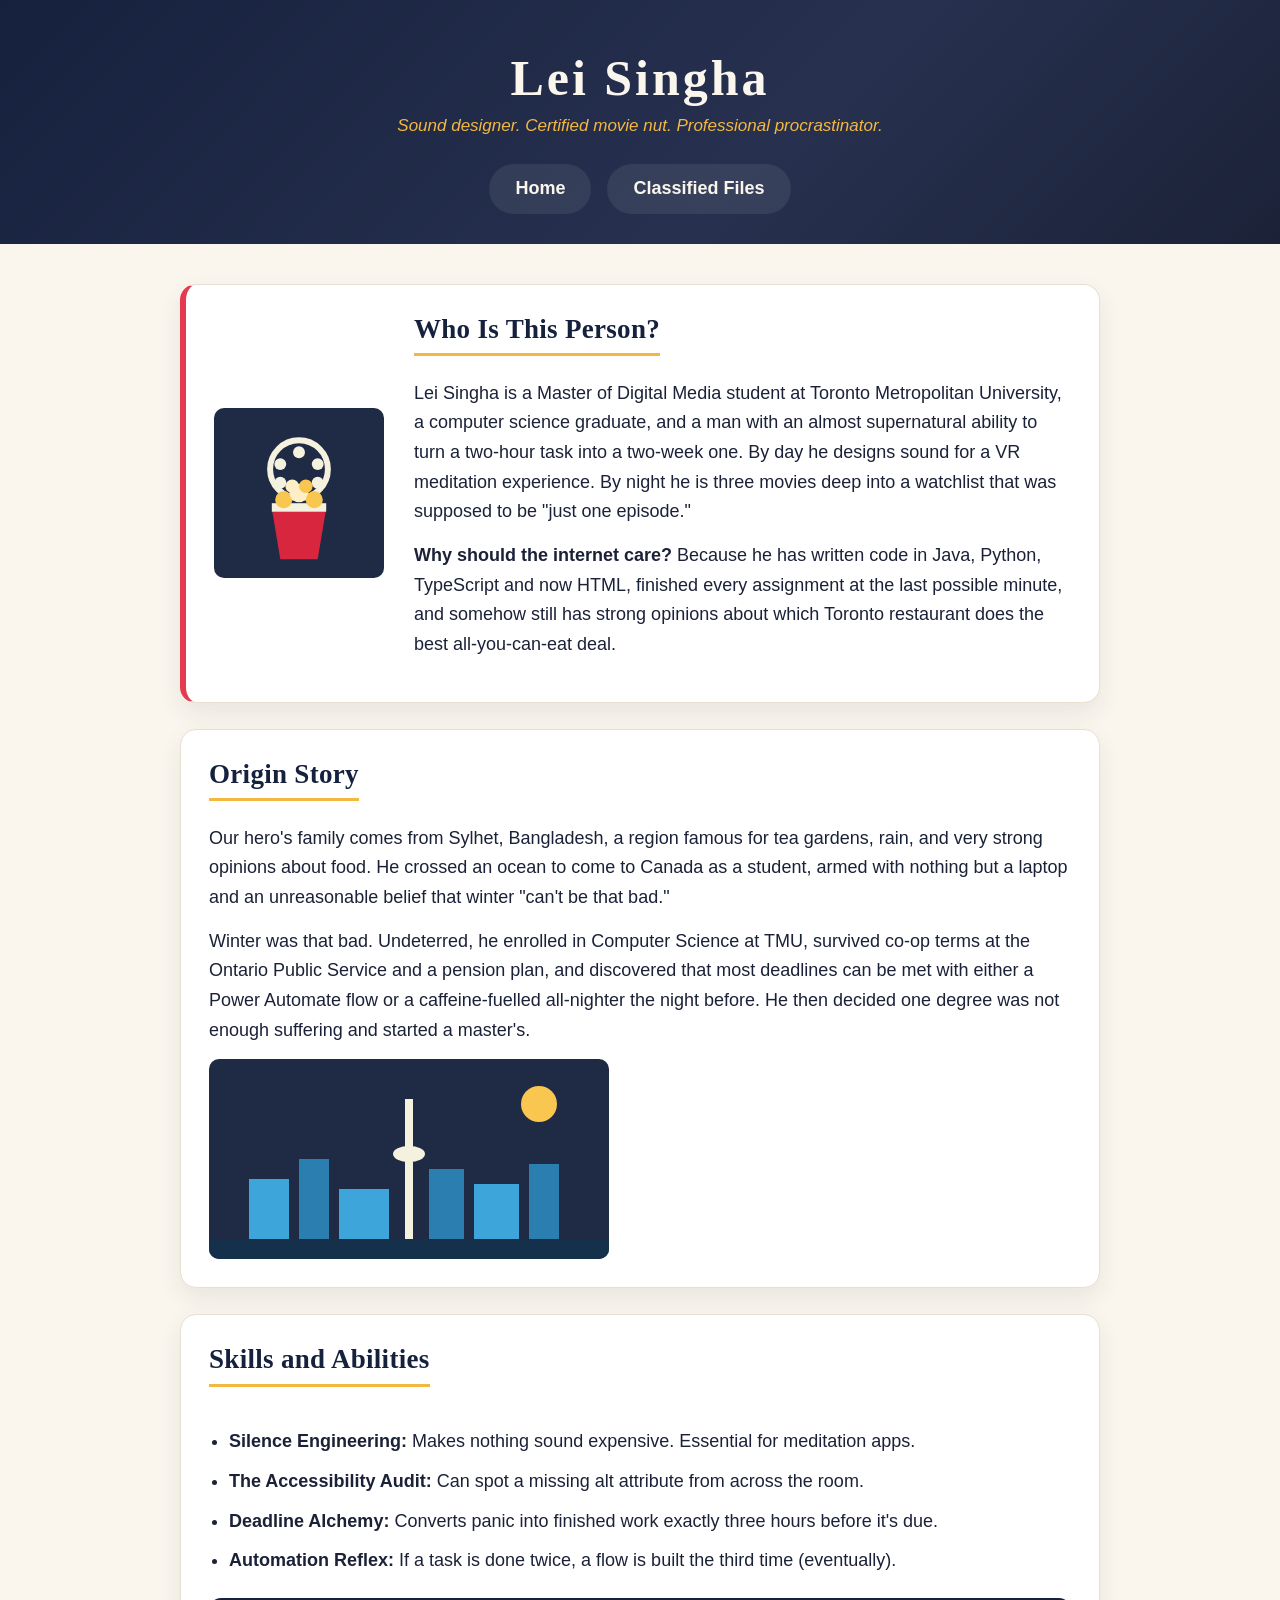
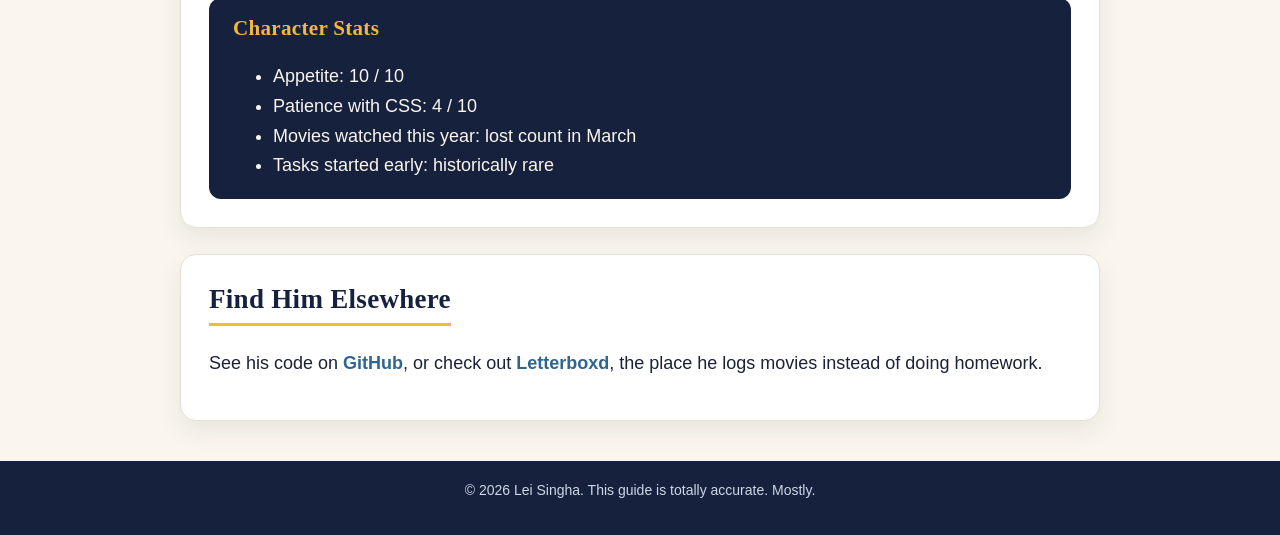
==== index.html @ 16e986c0 "Swap boxing content for big eater / procrastinator / movie nut, redesign CSS" ====
<!DOCTYPE html>
<html lang="en">
<head>
  <meta charset="UTF-8">
  <meta name="viewport" content="width=device-width, initial-scale=1.0">
  <title>Totally Accurate Guide to Lei</title>
  <link rel="stylesheet" href="style.css">
</head>
<body>

  <header id="site-header">
    <h1>Lei Singha</h1>
    <p class="tagline">Sound designer. Certified movie nut. Professional procrastinator.</p>
    <nav id="main-nav">
      <ul>
        <li><a href="index.html">Home</a></li>
        <li><a href="classified.html">Classified Files</a></li>
      </ul>
    </nav>
  </header>

  <main>

    <section id="intro" class="card profile-card">
      <img src="images/popcorn.svg" alt="Illustration of a red popcorn bucket and a film reel on a dark blue background">
      <div class="profile-text">
        <h2>Who Is This Person?</h2>
        <p>
          Lei Singha is a Master of Digital Media student at Toronto Metropolitan University,
          a computer science graduate, and a man with an almost supernatural ability to turn a
          two-hour task into a two-week one. By day he designs sound for a VR meditation
          experience. By night he is three movies deep into a watchlist that was supposed to be
          "just one episode."
        </p>
        <p>
          <strong>Why should the internet care?</strong> Because he has written code in Java,
          Python, TypeScript and now HTML, finished every assignment at the last possible
          minute, and somehow still has strong opinions about which Toronto restaurant does
          the best all-you-can-eat deal.
        </p>
      </div>
    </section>

    <section id="origin" class="card">
      <h2>Origin Story</h2>
      <p>
        Our hero's family comes from Sylhet, Bangladesh, a region famous for tea gardens,
        rain, and very strong opinions about food. He crossed an ocean to come to Canada as a
        student, armed with nothing but a laptop and an unreasonable belief that winter
        "can't be that bad."
      </p>
      <p>
        Winter was that bad. Undeterred, he enrolled in Computer Science at TMU, survived
        co-op terms at the Ontario Public Service and a pension plan, and discovered that
        most deadlines can be met with either a Power Automate flow or a caffeine-fuelled
        all-nighter the night before. He then decided one degree was not enough suffering and
        started a master's.
      </p>
      <img src="images/skyline.svg" alt="Illustration of the Toronto skyline at dusk with a tall tower in the middle">
    </section>

    <section id="skills" class="card">
      <h2>Skills and Abilities</h2>
      <ul class="skill-list">
        <li class="skill"><strong>Silence Engineering:</strong> Makes nothing sound expensive. Essential for meditation apps.</li>
        <li class="skill"><strong>The Accessibility Audit:</strong> Can spot a missing alt attribute from across the room.</li>
        <li class="skill"><strong>Deadline Alchemy:</strong> Converts panic into finished work exactly three hours before it's due.</li>
        <li class="skill"><strong>Automation Reflex:</strong> If a task is done twice, a flow is built the third time (eventually).</li>
      </ul>

      <div id="stats" class="stat-panel">
        <h3>Character Stats</h3>
        <ul>
          <li>Appetite: 10 / 10</li>
          <li>Patience with CSS: 4 / 10</li>
          <li>Movies watched this year: lost count in March</li>
          <li>Tasks started early: historically rare</li>
        </ul>
      </div>
    </section>

    <section id="links" class="card">
      <h2>Find Him Elsewhere</h2>
      <p>
        See his code on <a href="https://github.com/leisingha" target="_blank">GitHub</a>,
        or check out <a href="https://letterboxd.com" target="_blank">Letterboxd</a>, the
        place he logs movies instead of doing homework.
      </p>
    </section>

  </main>

  <footer>
    <p>&copy; 2026 Lei Singha. This guide is totally accurate. Mostly.</p>
  </footer>

</body>
</html>
---- style.css ----
/* =========================================================
   TAG-Me Extreme Makeover - style.css
   Shared stylesheet for index.html and classified.html
   ========================================================= */


/* ---------- 1. Element selectors: base look ---------- */

* {
  box-sizing: border-box; /* padding and border count inside the width */
}

html {
  scroll-behavior: smooth;
}

body {
  margin: 0;
  background-color: #faf6ee;    /* soft cream */
  color: #1b2238;                /* near-black navy text */
  font-family: "Segoe UI", Arial, Helvetica, sans-serif;
  font-size: 18px;
  line-height: 1.65;
}

h1,
h2,
h3 {
  font-family: Georgia, "Times New Roman", serif;
  line-height: 1.2;
  letter-spacing: 0.3px;
}

h2 {
  color: #16213e;
  margin-top: 0;
  padding-bottom: 8px;
  border-bottom: 3px solid #f4b740;
  display: inline-block;
}

h3 {
  color: #2f6690;
}

p {
  margin: 0 0 14px 0;
}

a {
  color: #2f6690;
  font-weight: bold;
  text-decoration: none;
  border-bottom: 2px solid transparent;
  transition: border-color 0.2s ease, color 0.2s ease;
}

a:hover {
  color: #e63950;
  border-bottom-color: #e63950;
}

img {
  max-width: 100%;
  height: auto;
  border-radius: 10px;
  display: block;
}


/* ---------- 2. ID selectors: header and navigation ---------- */

#site-header {
  background: linear-gradient(135deg, #16213e 0%, #27314f 60%, #1b2238 100%);
  color: #faf6ee;
  text-align: center;
  padding: 48px 20px 18px 20px;
}

#site-header h1 {
  margin: 0;
  font-size: 50px;
  letter-spacing: 3px;
}

/* Flexbox layout #1: the navigation bar */
#main-nav ul {
  display: flex;
  justify-content: center;
  gap: 16px;
  list-style: none;
  padding: 0;
  margin: 24px 0 12px 0;
}

#main-nav a {
  display: block;
  color: #faf6ee;
  font-weight: 600;
  border: none;
  padding: 10px 26px;
  border-radius: 30px;
  background-color: rgba(250, 246, 238, 0.08);
  transition: background-color 0.2s ease, transform 0.15s ease;
}

#main-nav a:hover {
  background-color: #f4b740;
  color: #16213e;
  transform: translateY(-2px);
}


/* ---------- 3. Page layout ---------- */

main {
  width: 90%;
  max-width: 920px;
  margin: 40px auto;
}

footer {
  background-color: #16213e;
  color: #cfd6e6;
  text-align: center;
  padding: 18px;
  font-size: 14px;
  margin-top: 20px;
}


/* ---------- 4. Reusable classes ---------- */

.tagline {
  font-style: italic;
  color: #f4b740;
  margin: 4px 0 0 0;
  font-size: 17px;
}

/* .card is the reusable container used for every section and fact box */
.card {
  background-color: #ffffff;
  border: 1px solid #e7e0d2;
  border-radius: 16px;
  padding: 28px;
  margin-bottom: 26px;
  box-shadow: 0 10px 24px rgba(27, 34, 56, 0.08);
  transition: box-shadow 0.2s ease;
}

.card:hover {
  box-shadow: 0 14px 30px rgba(27, 34, 56, 0.13);
}

/* Flexbox layout #2: profile card (image beside text) */
.profile-card {
  display: flex;
  align-items: center;
  gap: 30px;
  border-left: 6px solid #e63950;
}

.profile-card img {
  width: 170px;
  flex-shrink: 0;
}

/* Character stats panel */
.stat-panel {
  background-color: #16213e;
  color: #faf6ee;
  border-radius: 12px;
  padding: 18px 24px;
  margin-top: 22px;
}

.stat-panel h3 {
  color: #f4b740;
  margin-top: 0;
}

.stat-panel ul {
  margin-bottom: 0;
}

.skill-list {
  padding-left: 20px;
}

.skill {
  margin-bottom: 10px;
}

/* Flexbox layout #3: row of fun fact cards */
.fact-row {
  display: flex;
  gap: 20px;
}

.fact {
  flex: 1;
  margin-bottom: 0;
  background-color: #eef4f8;
  border: none;
  border-top: 5px solid #2f6690;
  text-align: left;
}

.fact h3 {
  margin-top: 0;
}

/* Weakness box: image beside text, with a warning accent */
.warning-box {
  display: flex;
  align-items: center;
  gap: 30px;
  background-color: #fdf0e8;
  border-left: 6px solid #e63950;
}

.warning-box h2 {
  border-bottom-color: #e63950;
}

.warning-box img {
  width: 150px;
  flex-shrink: 0;
}


/* ---------- 5. Responsive design ---------- */

/* Tablet: tighten spacing a little */
@media (max-width: 900px) {
  main {
    width: 94%;
  }

  .card {
    padding: 22px;
  }
}

/* Phone: stack everything */
@media (max-width: 600px) {

  body {
    font-size: 16px;
  }

  #site-header {
    padding: 36px 16px 14px 16px;
  }

  #site-header h1 {
    font-size: 32px;
    letter-spacing: 1px;
  }

  /* stack nav links on top of each other */
  #main-nav ul {
    flex-direction: column;
    gap: 10px;
  }

  /* stack image above text, and stack the fact cards */
  .profile-card,
  .warning-box,
  .fact-row {
    flex-direction: column;
    text-align: center;
  }

  .profile-card img,
  .warning-box img {
    width: 130px;
    margin: 0 auto;
  }

  .fact {
    margin-bottom: 14px;
    border-top: none;
    border-left: 5px solid #2f6690;
    text-align: left;
  }

  .card {
    padding: 18px;
    border-radius: 12px;
  }
}
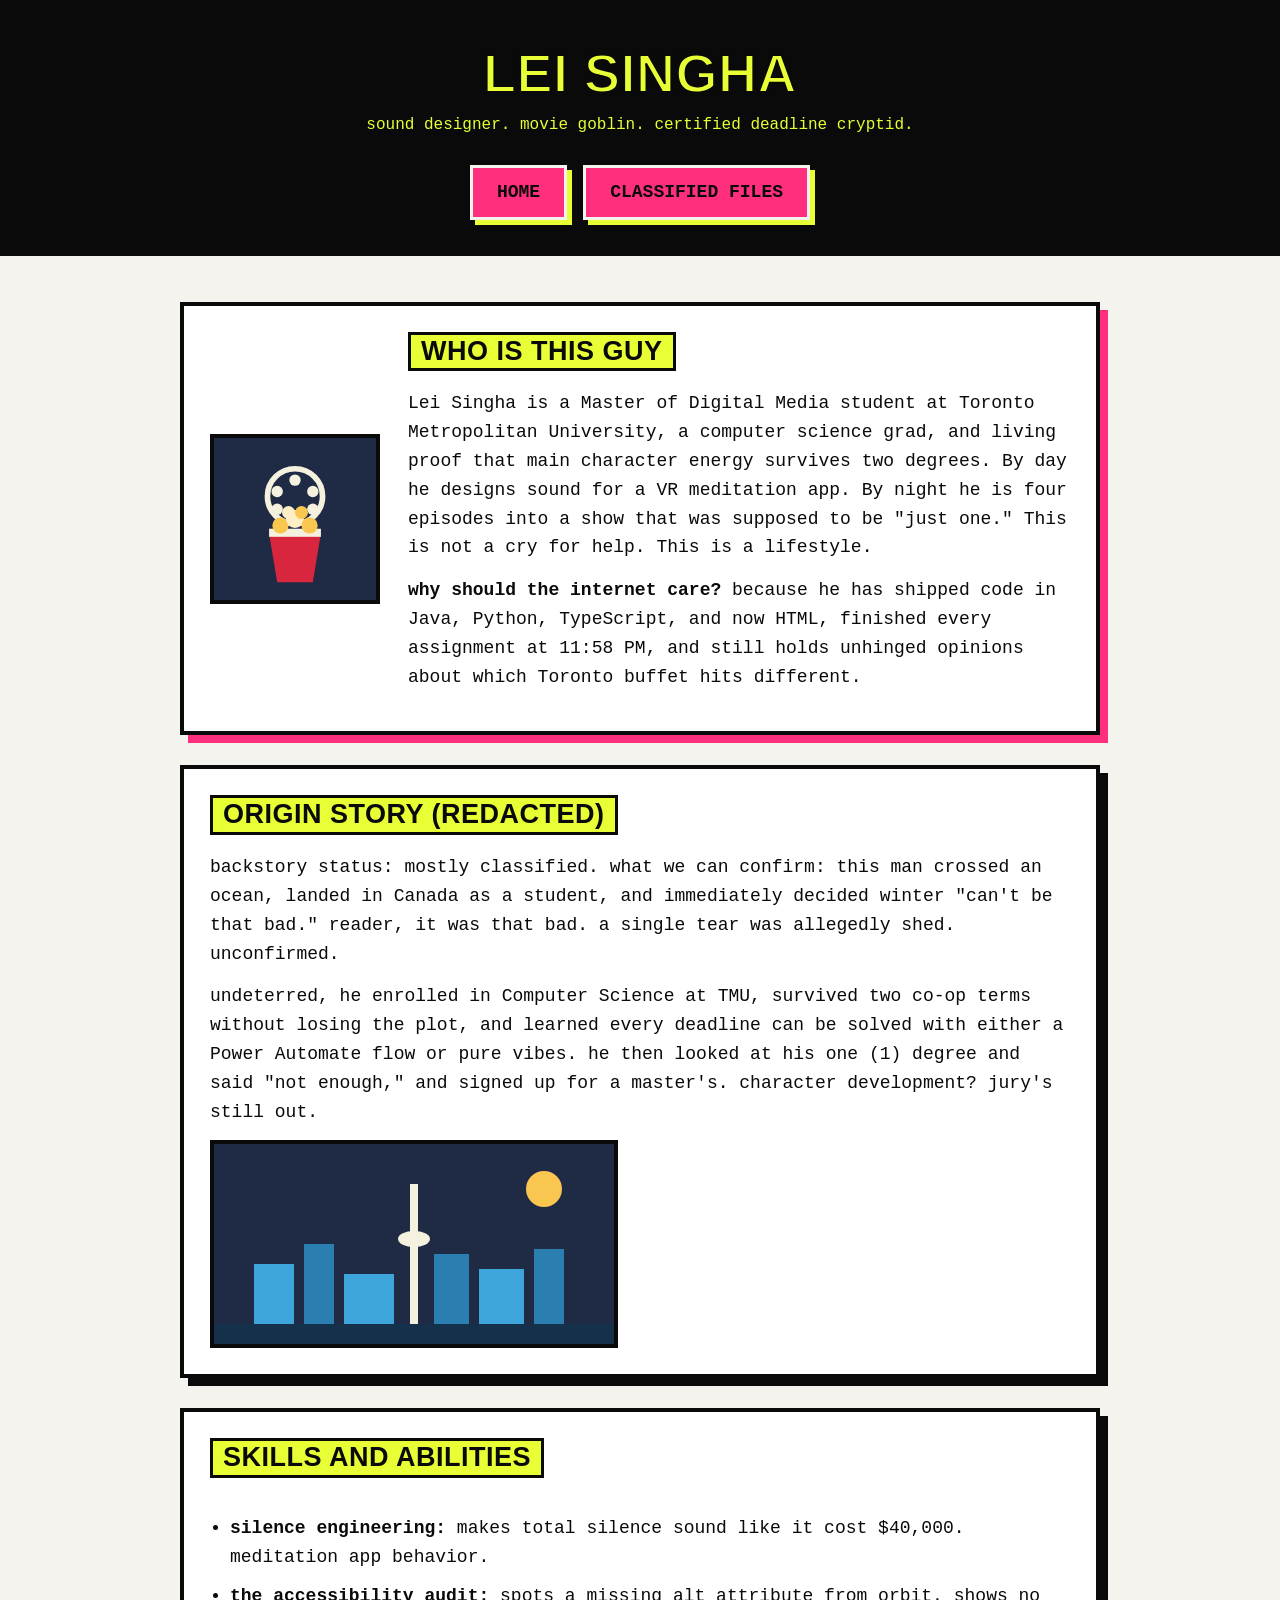
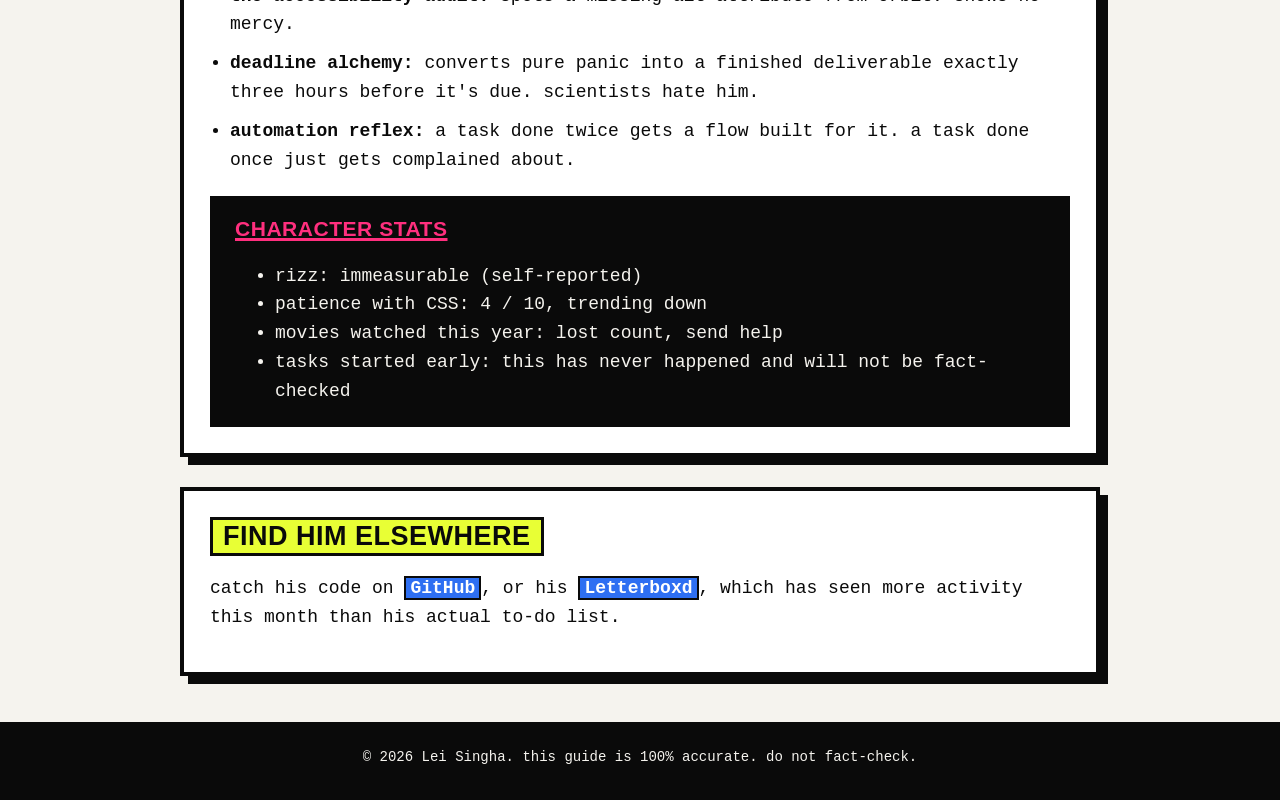
==== commit d8a90e64: "Cut Sylhet/Bangladesh bit, satire/TikTok voice rewrite, neo-brutalist redesign" ====
--- a/index.html
+++ b/index.html
@@ -10,11 +10,11 @@
 
   <header id="site-header">
     <h1>Lei Singha</h1>
-    <p class="tagline">Sound designer. Certified movie nut. Professional procrastinator.</p>
+    <p class="tagline">sound designer. movie goblin. certified deadline cryptid.</p>
     <nav id="main-nav">
       <ul>
-        <li><a href="index.html">Home</a></li>
-        <li><a href="classified.html">Classified Files</a></li>
+        <li><a href="index.html">home</a></li>
+        <li><a href="classified.html">classified files</a></li>
       </ul>
     </nav>
   </header>
@@ -24,74 +24,71 @@
     <section id="intro" class="card profile-card">
       <img src="images/popcorn.svg" alt="Illustration of a red popcorn bucket and a film reel on a dark blue background">
       <div class="profile-text">
-        <h2>Who Is This Person?</h2>
+        <h2>who is this guy</h2>
         <p>
           Lei Singha is a Master of Digital Media student at Toronto Metropolitan University,
-          a computer science graduate, and a man with an almost supernatural ability to turn a
-          two-hour task into a two-week one. By day he designs sound for a VR meditation
-          experience. By night he is three movies deep into a watchlist that was supposed to be
-          "just one episode."
+          a computer science grad, and living proof that main character energy survives two
+          degrees. By day he designs sound for a VR meditation app. By night he is four
+          episodes into a show that was supposed to be "just one." This is not a cry for
+          help. This is a lifestyle.
         </p>
         <p>
-          <strong>Why should the internet care?</strong> Because he has written code in Java,
-          Python, TypeScript and now HTML, finished every assignment at the last possible
-          minute, and somehow still has strong opinions about which Toronto restaurant does
-          the best all-you-can-eat deal.
+          <strong>why should the internet care?</strong> because he has shipped code in Java,
+          Python, TypeScript, and now HTML, finished every assignment at 11:58 PM, and still
+          holds unhinged opinions about which Toronto buffet hits different.
         </p>
       </div>
     </section>
 
     <section id="origin" class="card">
-      <h2>Origin Story</h2>
+      <h2>origin story (redacted)</h2>
       <p>
-        Our hero's family comes from Sylhet, Bangladesh, a region famous for tea gardens,
-        rain, and very strong opinions about food. He crossed an ocean to come to Canada as a
-        student, armed with nothing but a laptop and an unreasonable belief that winter
-        "can't be that bad."
+        backstory status: mostly classified. what we can confirm: this man crossed an ocean,
+        landed in Canada as a student, and immediately decided winter "can't be that bad."
+        reader, it was that bad. a single tear was allegedly shed. unconfirmed.
       </p>
       <p>
-        Winter was that bad. Undeterred, he enrolled in Computer Science at TMU, survived
-        co-op terms at the Ontario Public Service and a pension plan, and discovered that
-        most deadlines can be met with either a Power Automate flow or a caffeine-fuelled
-        all-nighter the night before. He then decided one degree was not enough suffering and
-        started a master's.
+        undeterred, he enrolled in Computer Science at TMU, survived two co-op terms without
+        losing the plot, and learned every deadline can be solved with either a Power
+        Automate flow or pure vibes. he then looked at his one (1) degree and said "not
+        enough," and signed up for a master's. character development? jury's still out.
       </p>
       <img src="images/skyline.svg" alt="Illustration of the Toronto skyline at dusk with a tall tower in the middle">
     </section>
 
     <section id="skills" class="card">
-      <h2>Skills and Abilities</h2>
+      <h2>skills and abilities</h2>
       <ul class="skill-list">
-        <li class="skill"><strong>Silence Engineering:</strong> Makes nothing sound expensive. Essential for meditation apps.</li>
-        <li class="skill"><strong>The Accessibility Audit:</strong> Can spot a missing alt attribute from across the room.</li>
-        <li class="skill"><strong>Deadline Alchemy:</strong> Converts panic into finished work exactly three hours before it's due.</li>
-        <li class="skill"><strong>Automation Reflex:</strong> If a task is done twice, a flow is built the third time (eventually).</li>
+        <li class="skill"><strong>silence engineering:</strong> makes total silence sound like it cost $40,000. meditation app behavior.</li>
+        <li class="skill"><strong>the accessibility audit:</strong> spots a missing alt attribute from orbit. shows no mercy.</li>
+        <li class="skill"><strong>deadline alchemy:</strong> converts pure panic into a finished deliverable exactly three hours before it's due. scientists hate him.</li>
+        <li class="skill"><strong>automation reflex:</strong> a task done twice gets a flow built for it. a task done once just gets complained about.</li>
       </ul>
 
       <div id="stats" class="stat-panel">
-        <h3>Character Stats</h3>
+        <h3>character stats</h3>
         <ul>
-          <li>Appetite: 10 / 10</li>
-          <li>Patience with CSS: 4 / 10</li>
-          <li>Movies watched this year: lost count in March</li>
-          <li>Tasks started early: historically rare</li>
+          <li>rizz: immeasurable (self-reported)</li>
+          <li>patience with CSS: 4 / 10, trending down</li>
+          <li>movies watched this year: lost count, send help</li>
+          <li>tasks started early: this has never happened and will not be fact-checked</li>
         </ul>
       </div>
     </section>
 
     <section id="links" class="card">
-      <h2>Find Him Elsewhere</h2>
+      <h2>find him elsewhere</h2>
       <p>
-        See his code on <a href="https://github.com/leisingha" target="_blank">GitHub</a>,
-        or check out <a href="https://letterboxd.com" target="_blank">Letterboxd</a>, the
-        place he logs movies instead of doing homework.
+        catch his code on <a href="https://github.com/leisingha" target="_blank">GitHub</a>,
+        or his <a href="https://letterboxd.com" target="_blank">Letterboxd</a>, which has
+        seen more activity this month than his actual to-do list.
       </p>
     </section>
 
   </main>
 
   <footer>
-    <p>&copy; 2026 Lei Singha. This guide is totally accurate. Mostly.</p>
+    <p>&copy; 2026 Lei Singha. this guide is 100% accurate. do not fact-check.</p>
   </footer>
 
 </body>
--- a/style.css
+++ b/style.css
@@ -1,6 +1,6 @@
 /* =========================================================
    TAG-Me Extreme Makeover - style.css
-   Shared stylesheet for index.html and classified.html
+   Neo-brutalist theme. Shared by index.html and classified.html
    ========================================================= */
 
 
@@ -10,37 +10,38 @@
   box-sizing: border-box; /* padding and border count inside the width */
 }
 
-html {
-  scroll-behavior: smooth;
-}
-
 body {
   margin: 0;
-  background-color: #faf6ee;    /* soft cream */
-  color: #1b2238;                /* near-black navy text */
-  font-family: "Segoe UI", Arial, Helvetica, sans-serif;
+  background-color: #f5f3ee;   /* raw off-white */
+  color: #0a0a0a;
+  font-family: "Courier New", Courier, monospace;
   font-size: 18px;
-  line-height: 1.65;
+  line-height: 1.6;
 }
 
 h1,
 h2,
 h3 {
-  font-family: Georgia, "Times New Roman", serif;
-  line-height: 1.2;
-  letter-spacing: 0.3px;
+  font-family: Arial, Helvetica, sans-serif;
+  font-weight: 900;
+  text-transform: uppercase;
+  line-height: 1.1;
+  letter-spacing: 0.5px;
+  margin-top: 0;
 }
 
 h2 {
-  color: #16213e;
-  margin-top: 0;
-  padding-bottom: 8px;
-  border-bottom: 3px solid #f4b740;
   display: inline-block;
+  background-color: #e8ff35;   /* acid yellow highlight */
+  padding: 2px 10px;
+  border: 3px solid #0a0a0a;
+  margin-bottom: 18px;
 }
 
 h3 {
-  color: #2f6690;
+  color: #0a0a0a;
+  text-decoration: underline;
+  text-decoration-thickness: 3px;
 }
 
 p {
@@ -48,22 +49,24 @@
 }
 
 a {
-  color: #2f6690;
+  color: #0a0a0a;
   font-weight: bold;
+  background-color: #2e6ff2;   /* electric blue */
+  color: #ffffff;
+  padding: 0 4px;
   text-decoration: none;
-  border-bottom: 2px solid transparent;
-  transition: border-color 0.2s ease, color 0.2s ease;
+  border: 2px solid #0a0a0a;
 }
 
 a:hover {
-  color: #e63950;
-  border-bottom-color: #e63950;
+  background-color: #ff2f7e;   /* hot pink */
 }
 
 img {
   max-width: 100%;
   height: auto;
-  border-radius: 10px;
+  border: 4px solid #0a0a0a;
+  border-radius: 0;             /* brutalism = sharp corners, no soft edges */
   display: block;
 }
 
@@ -71,16 +74,18 @@
 /* ---------- 2. ID selectors: header and navigation ---------- */
 
 #site-header {
-  background: linear-gradient(135deg, #16213e 0%, #27314f 60%, #1b2238 100%);
-  color: #faf6ee;
+  background-color: #0a0a0a;
+  color: #f5f3ee;
   text-align: center;
-  padding: 48px 20px 18px 20px;
+  padding: 44px 20px 20px 20px;
+  border-bottom: 6px solid #0a0a0a;
 }
 
 #site-header h1 {
   margin: 0;
-  font-size: 50px;
-  letter-spacing: 3px;
+  font-size: 54px;
+  color: #e8ff35;
+  -webkit-text-stroke: 2px #0a0a0a;
 }
 
 /* Flexbox layout #1: the navigation bar */
@@ -90,24 +95,27 @@
   gap: 16px;
   list-style: none;
   padding: 0;
-  margin: 24px 0 12px 0;
+  margin: 26px 0 10px 0;
 }
 
 #main-nav a {
   display: block;
-  color: #faf6ee;
-  font-weight: 600;
-  border: none;
-  padding: 10px 26px;
-  border-radius: 30px;
-  background-color: rgba(250, 246, 238, 0.08);
-  transition: background-color 0.2s ease, transform 0.15s ease;
+  background-color: #ff2f7e;
+  color: #0a0a0a;
+  font-weight: 900;
+  text-transform: uppercase;
+  border: 3px solid #f5f3ee;
+  border-radius: 0;
+  padding: 10px 24px;
+  box-shadow: 5px 5px 0 #e8ff35;
+  transition: transform 0.1s ease, box-shadow 0.1s ease;
 }
 
 #main-nav a:hover {
-  background-color: #f4b740;
-  color: #16213e;
-  transform: translateY(-2px);
+  background-color: #2e6ff2;
+  color: #ffffff;
+  transform: translate(3px, 3px);
+  box-shadow: 2px 2px 0 #e8ff35;
 }
 
 
@@ -116,49 +124,44 @@
 main {
   width: 90%;
   max-width: 920px;
-  margin: 40px auto;
+  margin: 46px auto;
 }
 
 footer {
-  background-color: #16213e;
-  color: #cfd6e6;
+  background-color: #0a0a0a;
+  color: #f5f3ee;
   text-align: center;
   padding: 18px;
   font-size: 14px;
-  margin-top: 20px;
+  border-top: 6px solid #0a0a0a;
 }
 
 
 /* ---------- 4. Reusable classes ---------- */
 
 .tagline {
-  font-style: italic;
-  color: #f4b740;
-  margin: 4px 0 0 0;
-  font-size: 17px;
+  font-family: "Courier New", Courier, monospace;
+  color: #e8ff35;
+  margin: 10px 0 0 0;
+  font-size: 16px;
 }
 
 /* .card is the reusable container used for every section and fact box */
 .card {
   background-color: #ffffff;
-  border: 1px solid #e7e0d2;
-  border-radius: 16px;
-  padding: 28px;
-  margin-bottom: 26px;
-  box-shadow: 0 10px 24px rgba(27, 34, 56, 0.08);
-  transition: box-shadow 0.2s ease;
-}
-
-.card:hover {
-  box-shadow: 0 14px 30px rgba(27, 34, 56, 0.13);
+  border: 4px solid #0a0a0a;
+  border-radius: 0;
+  padding: 26px;
+  margin-bottom: 30px;
+  box-shadow: 8px 8px 0 #0a0a0a;
 }
 
 /* Flexbox layout #2: profile card (image beside text) */
 .profile-card {
   display: flex;
   align-items: center;
-  gap: 30px;
-  border-left: 6px solid #e63950;
+  gap: 28px;
+  box-shadow: 8px 8px 0 #ff2f7e;
 }
 
 .profile-card img {
@@ -168,19 +171,20 @@
 
 /* Character stats panel */
 .stat-panel {
-  background-color: #16213e;
-  color: #faf6ee;
-  border-radius: 12px;
-  padding: 18px 24px;
+  background-color: #0a0a0a;
+  color: #e8ff35;
+  border: 3px solid #0a0a0a;
+  padding: 18px 22px;
   margin-top: 22px;
 }
 
 .stat-panel h3 {
-  color: #f4b740;
-  margin-top: 0;
+  color: #ff2f7e;
+  text-decoration-color: #ff2f7e;
 }
 
 .stat-panel ul {
+  color: #f5f3ee;
   margin-bottom: 0;
 }
 
@@ -201,27 +205,32 @@
 .fact {
   flex: 1;
   margin-bottom: 0;
-  background-color: #eef4f8;
-  border: none;
-  border-top: 5px solid #2f6690;
+  background-color: #e8ff35;
+  box-shadow: 6px 6px 0 #0a0a0a;
   text-align: left;
 }
 
-.fact h3 {
-  margin-top: 0;
+/* alternate accent colours on the fact cards using structural selectors */
+.fact:nth-child(2) {
+  background-color: #2e6ff2;
+  color: #ffffff;
+}
+
+.fact:nth-child(2) h3 {
+  color: #ffffff;
+}
+
+.fact:nth-child(3) {
+  background-color: #ff2f7e;
 }
 
 /* Weakness box: image beside text, with a warning accent */
 .warning-box {
   display: flex;
   align-items: center;
-  gap: 30px;
-  background-color: #fdf0e8;
-  border-left: 6px solid #e63950;
-}
-
-.warning-box h2 {
-  border-bottom-color: #e63950;
+  gap: 28px;
+  background-color: #e8ff35;
+  box-shadow: 8px 8px 0 #2e6ff2;
 }
 
 .warning-box img {
@@ -232,14 +241,15 @@
 
 /* ---------- 5. Responsive design ---------- */
 
-/* Tablet: tighten spacing a little */
+/* Tablet: tighten spacing and shadows */
 @media (max-width: 900px) {
   main {
     width: 94%;
   }
 
   .card {
-    padding: 22px;
+    padding: 20px;
+    box-shadow: 6px 6px 0 #0a0a0a;
   }
 }
 
@@ -251,12 +261,11 @@
   }
 
   #site-header {
-    padding: 36px 16px 14px 16px;
+    padding: 32px 14px 16px 14px;
   }
 
   #site-header h1 {
-    font-size: 32px;
-    letter-spacing: 1px;
+    font-size: 34px;
   }
 
   /* stack nav links on top of each other */
@@ -280,14 +289,12 @@
   }
 
   .fact {
-    margin-bottom: 14px;
-    border-top: none;
-    border-left: 5px solid #2f6690;
+    margin-bottom: 16px;
     text-align: left;
   }
 
   .card {
     padding: 18px;
-    border-radius: 12px;
-  }
-}
+    box-shadow: 5px 5px 0 #0a0a0a;
+  }
+}
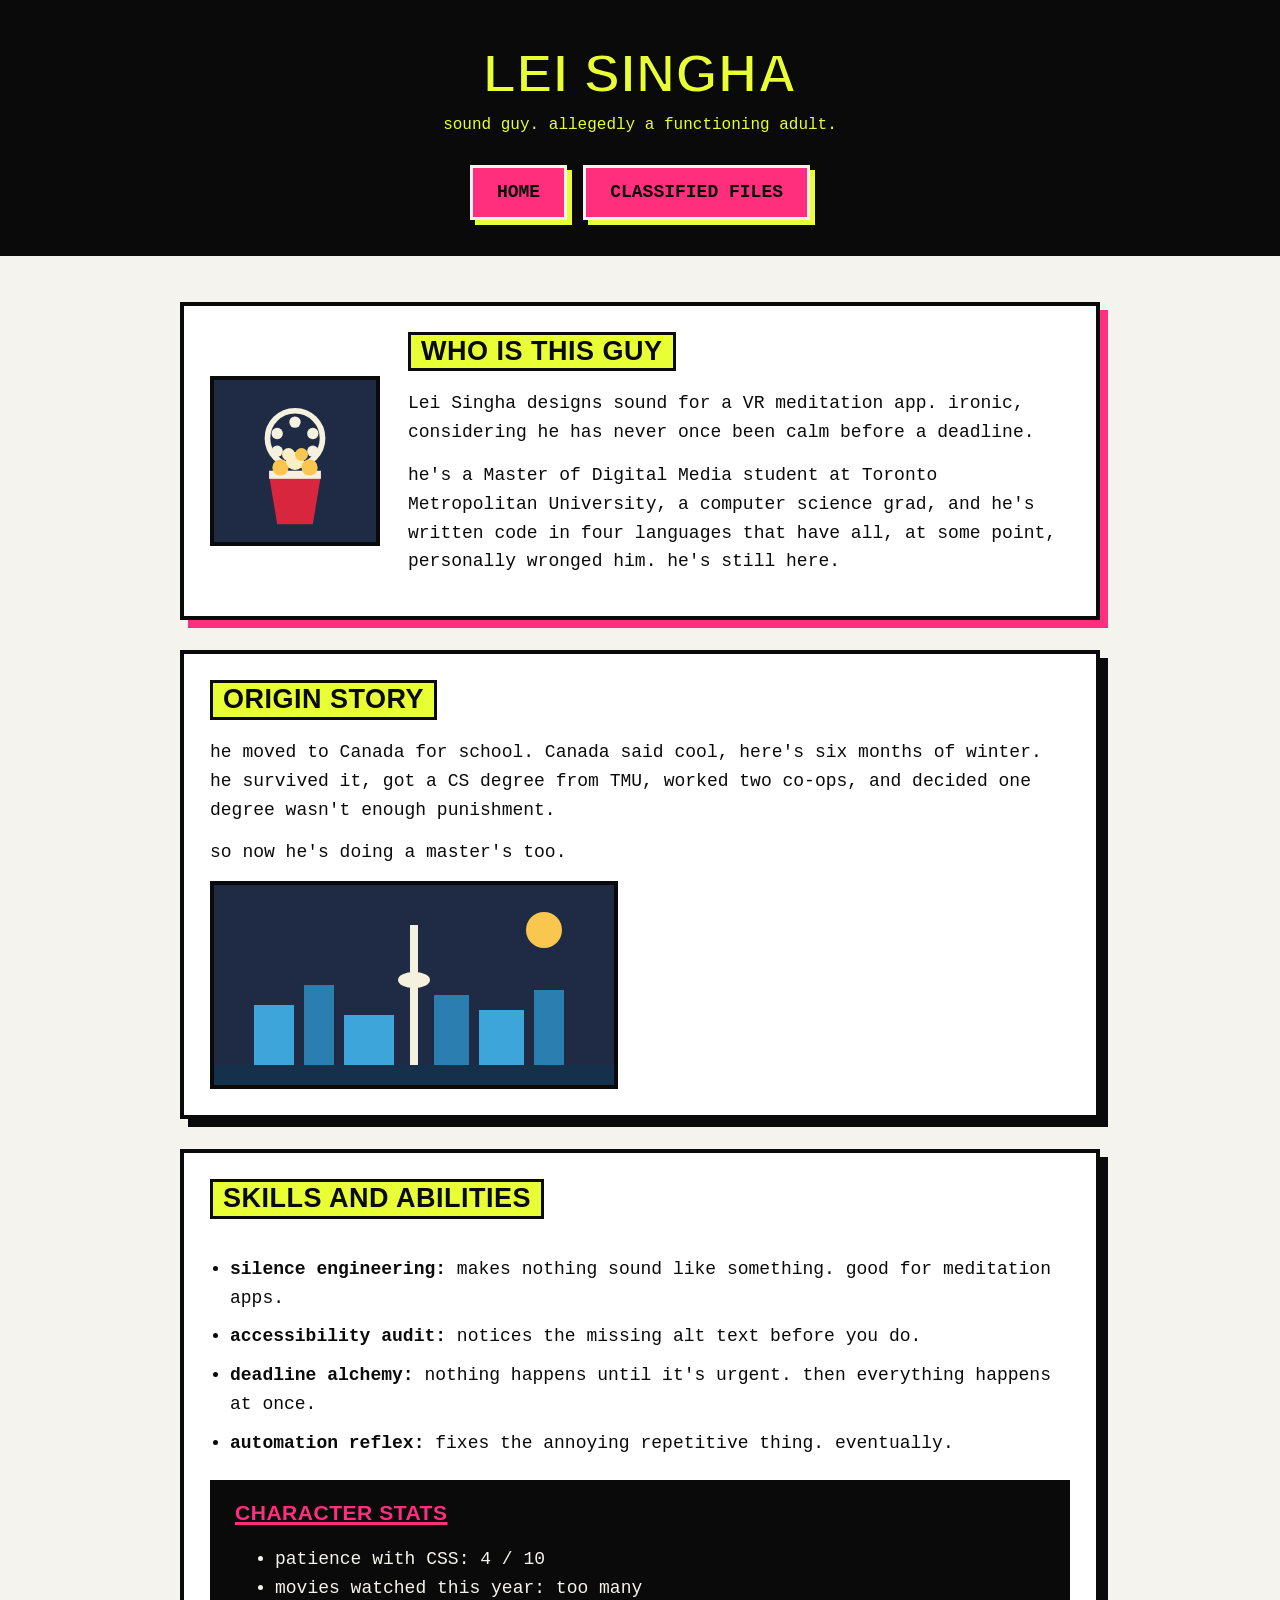
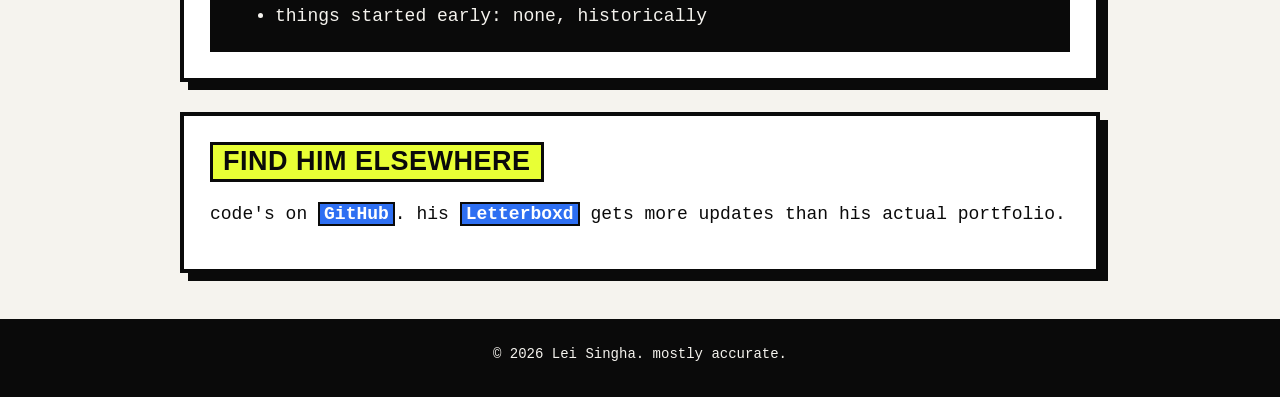
==== commit a318f3ee: "Trim the copy, cut the slang, keep it short" ====
--- a/index.html
+++ b/index.html
@@ -10,7 +10,7 @@
 
   <header id="site-header">
     <h1>Lei Singha</h1>
-    <p class="tagline">sound designer. movie goblin. certified deadline cryptid.</p>
+    <p class="tagline">sound guy. allegedly a functioning adult.</p>
     <nav id="main-nav">
       <ul>
         <li><a href="index.html">home</a></li>
@@ -26,32 +26,26 @@
       <div class="profile-text">
         <h2>who is this guy</h2>
         <p>
-          Lei Singha is a Master of Digital Media student at Toronto Metropolitan University,
-          a computer science grad, and living proof that main character energy survives two
-          degrees. By day he designs sound for a VR meditation app. By night he is four
-          episodes into a show that was supposed to be "just one." This is not a cry for
-          help. This is a lifestyle.
+          Lei Singha designs sound for a VR meditation app. ironic, considering he has never
+          once been calm before a deadline.
         </p>
         <p>
-          <strong>why should the internet care?</strong> because he has shipped code in Java,
-          Python, TypeScript, and now HTML, finished every assignment at 11:58 PM, and still
-          holds unhinged opinions about which Toronto buffet hits different.
+          he's a Master of Digital Media student at Toronto Metropolitan University, a
+          computer science grad, and he's written code in four languages that have all, at
+          some point, personally wronged him. he's still here.
         </p>
       </div>
     </section>
 
     <section id="origin" class="card">
-      <h2>origin story (redacted)</h2>
+      <h2>origin story</h2>
       <p>
-        backstory status: mostly classified. what we can confirm: this man crossed an ocean,
-        landed in Canada as a student, and immediately decided winter "can't be that bad."
-        reader, it was that bad. a single tear was allegedly shed. unconfirmed.
+        he moved to Canada for school. Canada said cool, here's six months of winter. he
+        survived it, got a CS degree from TMU, worked two co-ops, and decided one degree
+        wasn't enough punishment.
       </p>
       <p>
-        undeterred, he enrolled in Computer Science at TMU, survived two co-op terms without
-        losing the plot, and learned every deadline can be solved with either a Power
-        Automate flow or pure vibes. he then looked at his one (1) degree and said "not
-        enough," and signed up for a master's. character development? jury's still out.
+        so now he's doing a master's too.
       </p>
       <img src="images/skyline.svg" alt="Illustration of the Toronto skyline at dusk with a tall tower in the middle">
     </section>
@@ -59,19 +53,18 @@
     <section id="skills" class="card">
       <h2>skills and abilities</h2>
       <ul class="skill-list">
-        <li class="skill"><strong>silence engineering:</strong> makes total silence sound like it cost $40,000. meditation app behavior.</li>
-        <li class="skill"><strong>the accessibility audit:</strong> spots a missing alt attribute from orbit. shows no mercy.</li>
-        <li class="skill"><strong>deadline alchemy:</strong> converts pure panic into a finished deliverable exactly three hours before it's due. scientists hate him.</li>
-        <li class="skill"><strong>automation reflex:</strong> a task done twice gets a flow built for it. a task done once just gets complained about.</li>
+        <li class="skill"><strong>silence engineering:</strong> makes nothing sound like something. good for meditation apps.</li>
+        <li class="skill"><strong>accessibility audit:</strong> notices the missing alt text before you do.</li>
+        <li class="skill"><strong>deadline alchemy:</strong> nothing happens until it's urgent. then everything happens at once.</li>
+        <li class="skill"><strong>automation reflex:</strong> fixes the annoying repetitive thing. eventually.</li>
       </ul>
 
       <div id="stats" class="stat-panel">
         <h3>character stats</h3>
         <ul>
-          <li>rizz: immeasurable (self-reported)</li>
-          <li>patience with CSS: 4 / 10, trending down</li>
-          <li>movies watched this year: lost count, send help</li>
-          <li>tasks started early: this has never happened and will not be fact-checked</li>
+          <li>patience with CSS: 4 / 10</li>
+          <li>movies watched this year: too many</li>
+          <li>things started early: none, historically</li>
         </ul>
       </div>
     </section>
@@ -79,16 +72,16 @@
     <section id="links" class="card">
       <h2>find him elsewhere</h2>
       <p>
-        catch his code on <a href="https://github.com/leisingha" target="_blank">GitHub</a>,
-        or his <a href="https://letterboxd.com" target="_blank">Letterboxd</a>, which has
-        seen more activity this month than his actual to-do list.
+        code's on <a href="https://github.com/leisingha" target="_blank">GitHub</a>. his
+        <a href="https://letterboxd.com" target="_blank">Letterboxd</a> gets more updates
+        than his actual portfolio.
       </p>
     </section>
 
   </main>
 
   <footer>
-    <p>&copy; 2026 Lei Singha. this guide is 100% accurate. do not fact-check.</p>
+    <p>&copy; 2026 Lei Singha. mostly accurate.</p>
   </footer>
 
 </body>
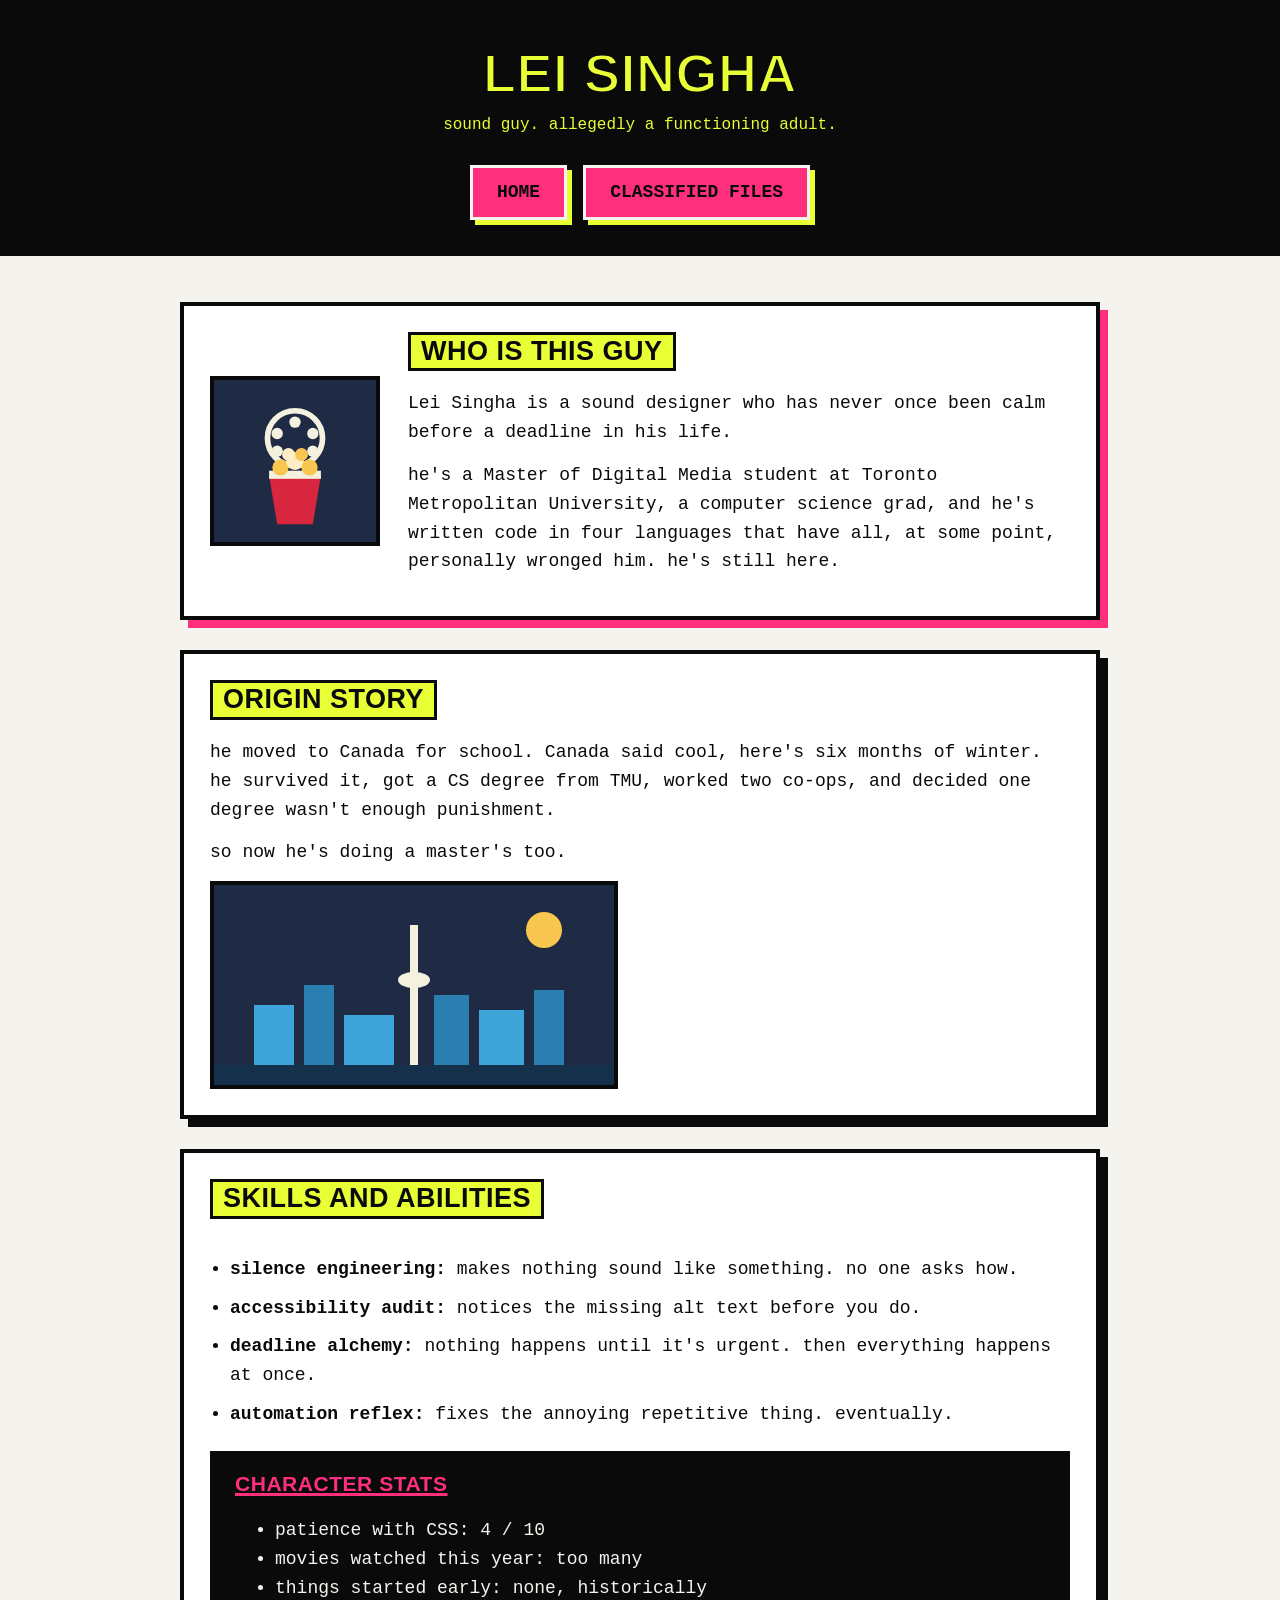
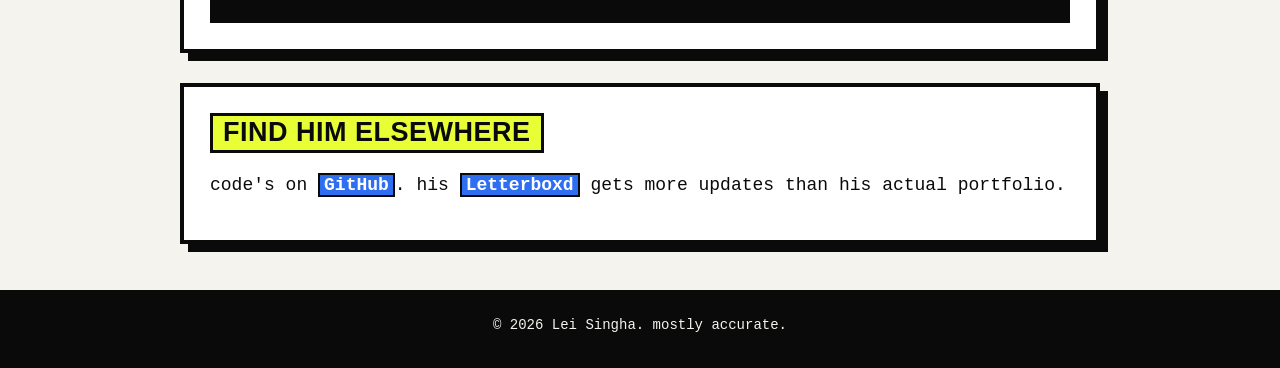
==== commit 466089ff: "Drop VR meditation app mentions" ====
--- a/index.html
+++ b/index.html
@@ -26,8 +26,8 @@
       <div class="profile-text">
         <h2>who is this guy</h2>
         <p>
-          Lei Singha designs sound for a VR meditation app. ironic, considering he has never
-          once been calm before a deadline.
+          Lei Singha is a sound designer who has never once been calm before a deadline in
+          his life.
         </p>
         <p>
           he's a Master of Digital Media student at Toronto Metropolitan University, a
@@ -53,7 +53,7 @@
     <section id="skills" class="card">
       <h2>skills and abilities</h2>
       <ul class="skill-list">
-        <li class="skill"><strong>silence engineering:</strong> makes nothing sound like something. good for meditation apps.</li>
+        <li class="skill"><strong>silence engineering:</strong> makes nothing sound like something. no one asks how.</li>
         <li class="skill"><strong>accessibility audit:</strong> notices the missing alt text before you do.</li>
         <li class="skill"><strong>deadline alchemy:</strong> nothing happens until it's urgent. then everything happens at once.</li>
         <li class="skill"><strong>automation reflex:</strong> fixes the annoying repetitive thing. eventually.</li>
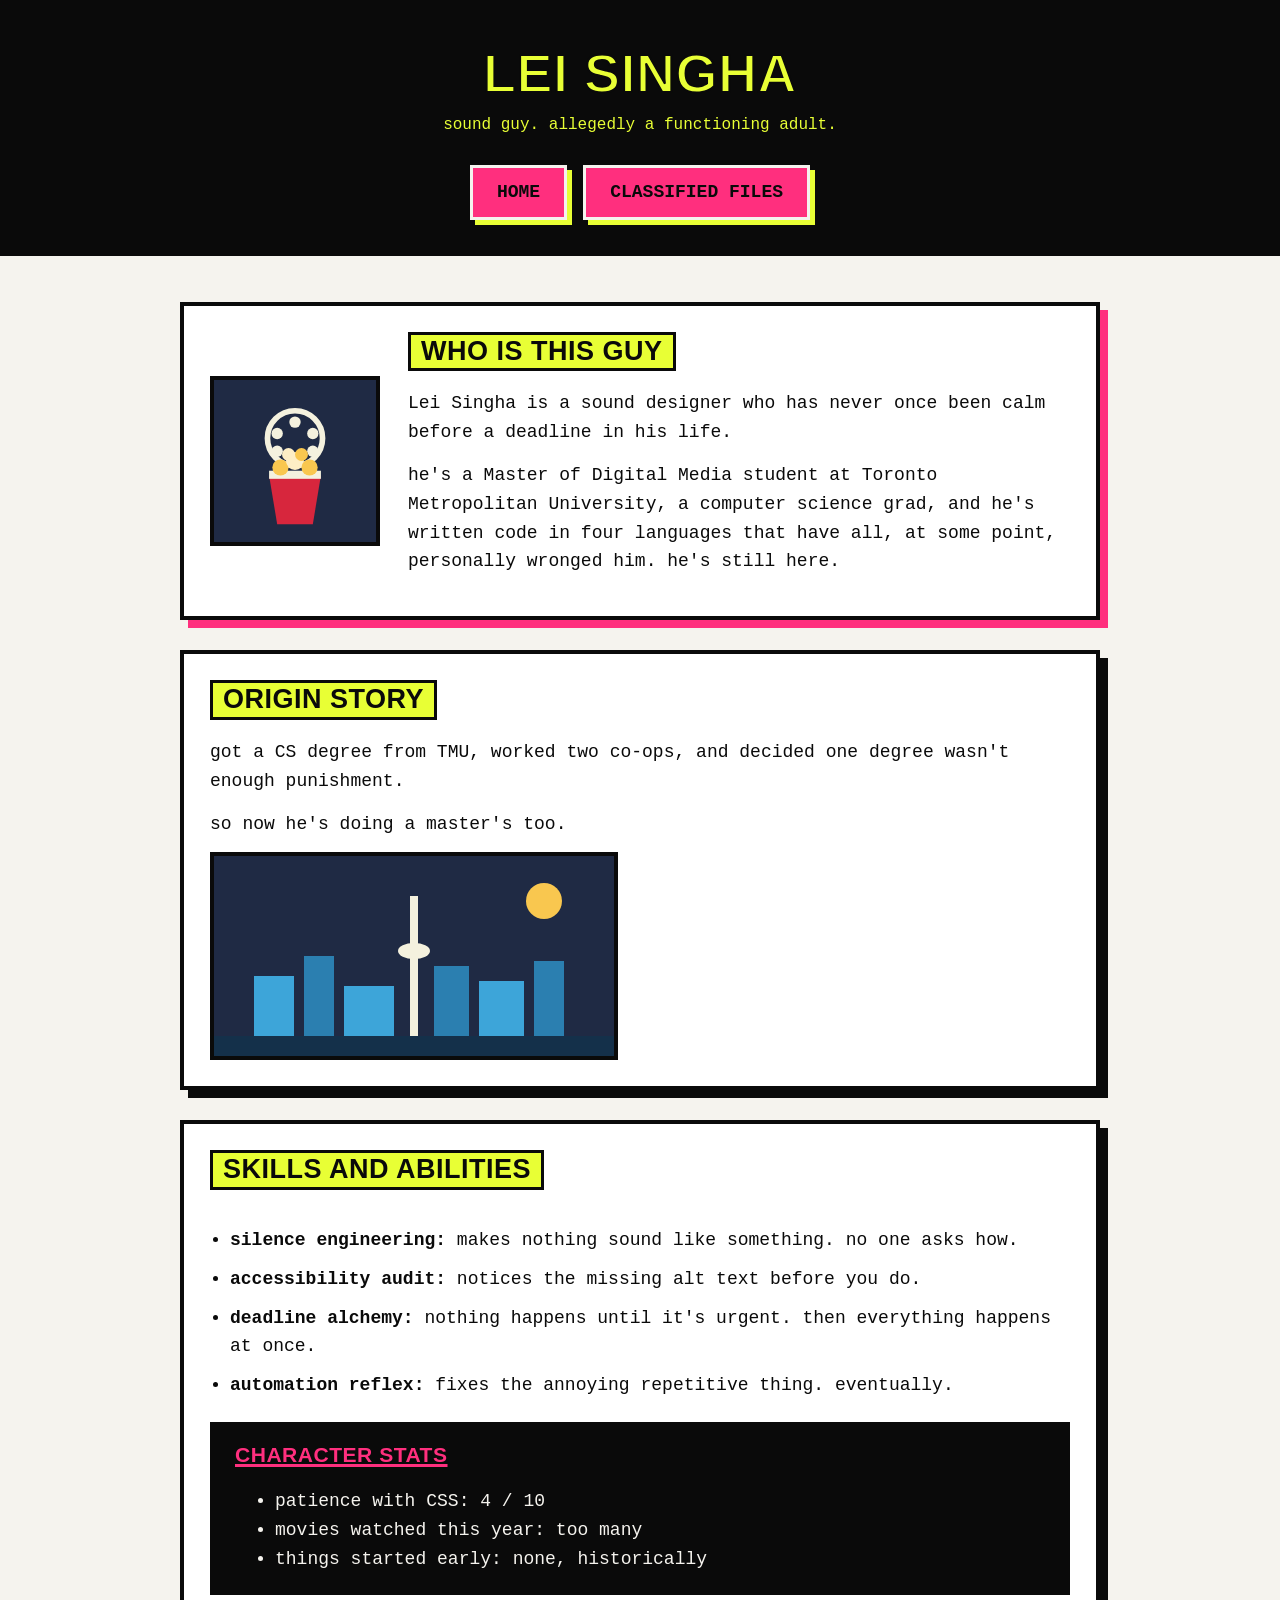
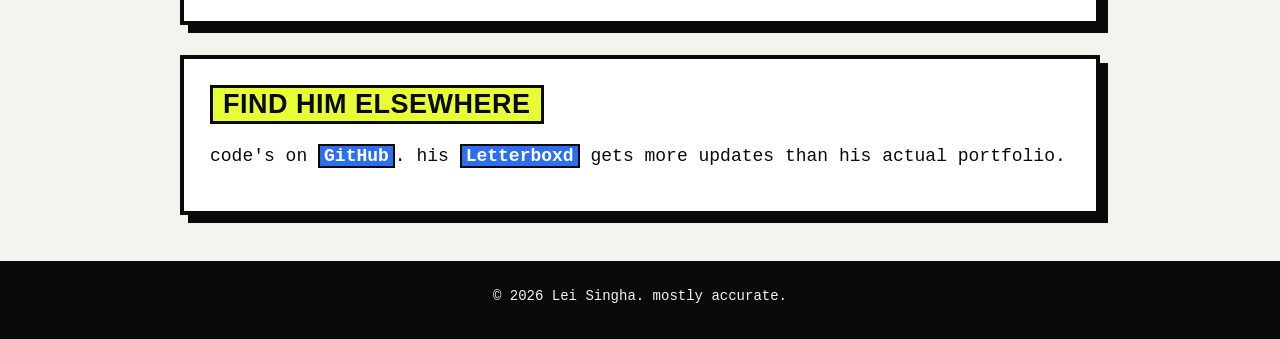
==== commit c6e67cc4: "Drop the move-to-Canada line" ====
--- a/index.html
+++ b/index.html
@@ -40,9 +40,8 @@
     <section id="origin" class="card">
       <h2>origin story</h2>
       <p>
-        he moved to Canada for school. Canada said cool, here's six months of winter. he
-        survived it, got a CS degree from TMU, worked two co-ops, and decided one degree
-        wasn't enough punishment.
+        got a CS degree from TMU, worked two co-ops, and decided one degree wasn't enough
+        punishment.
       </p>
       <p>
         so now he's doing a master's too.
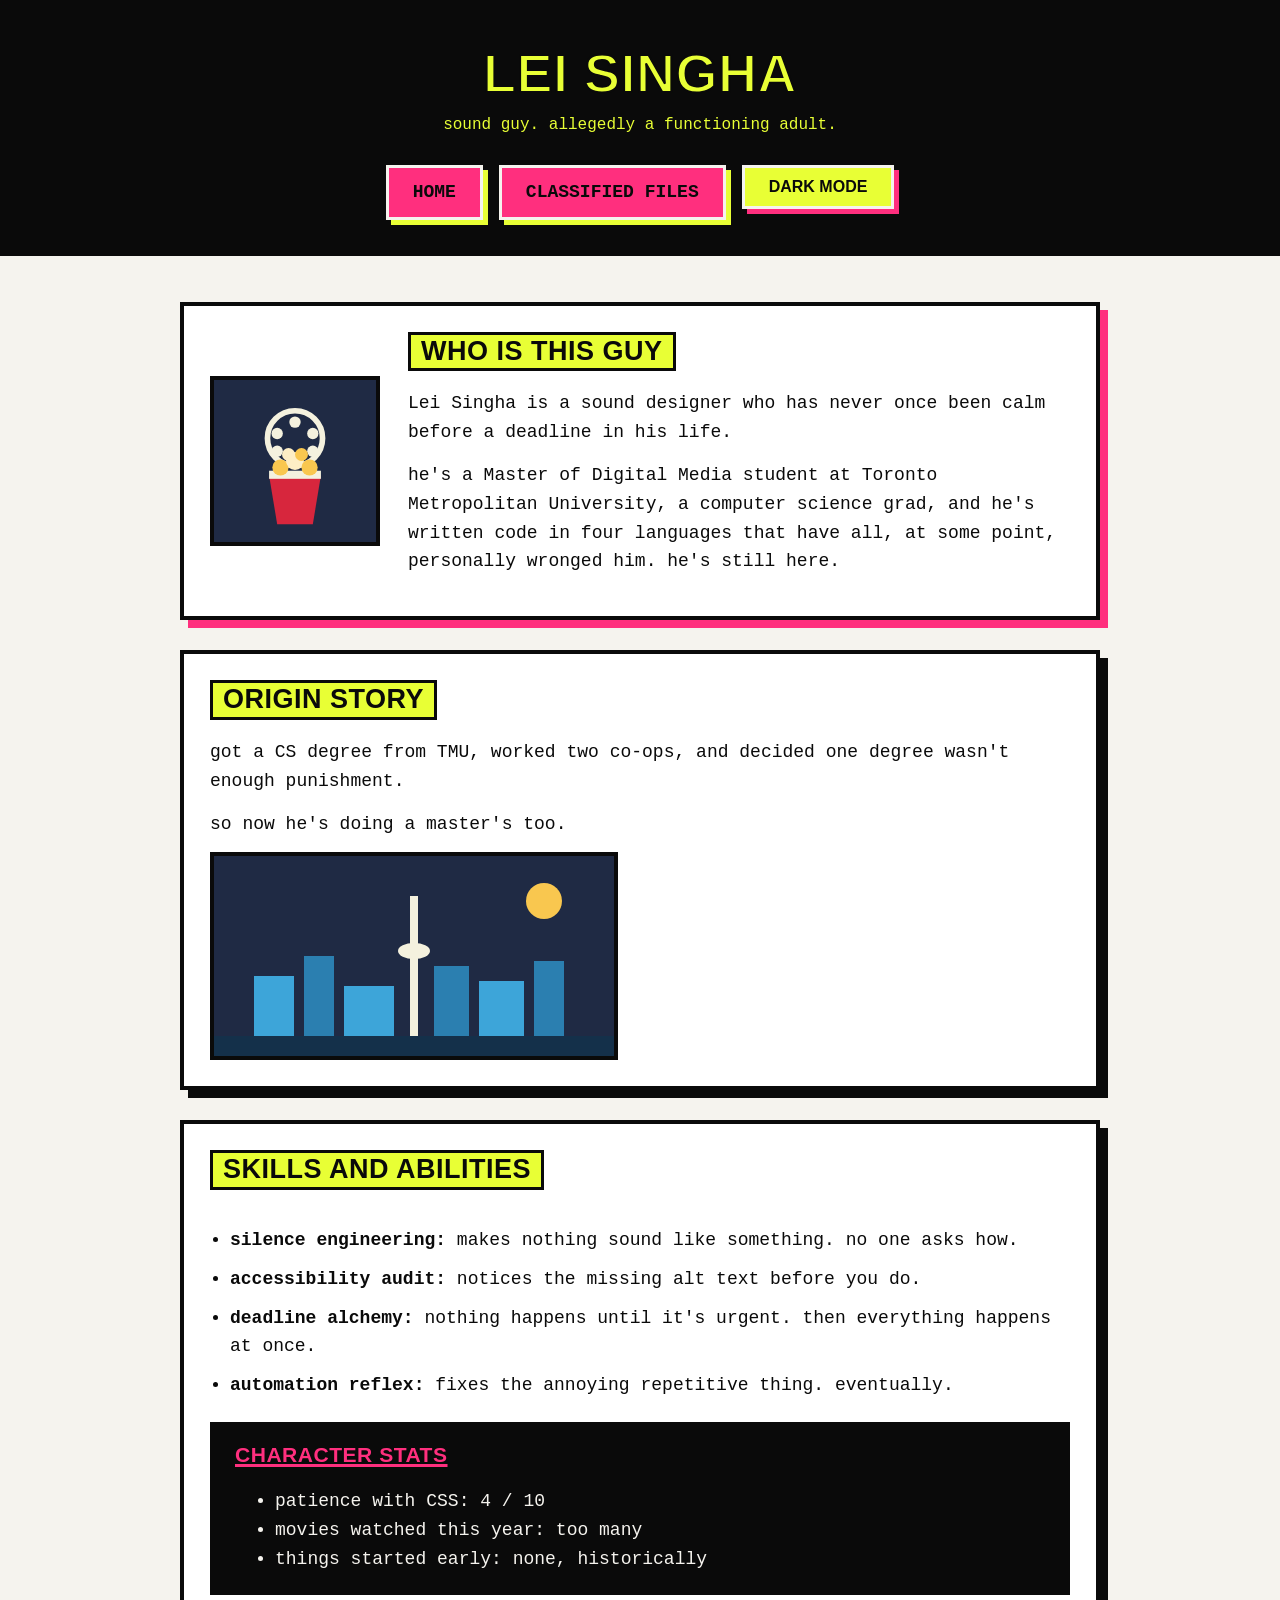
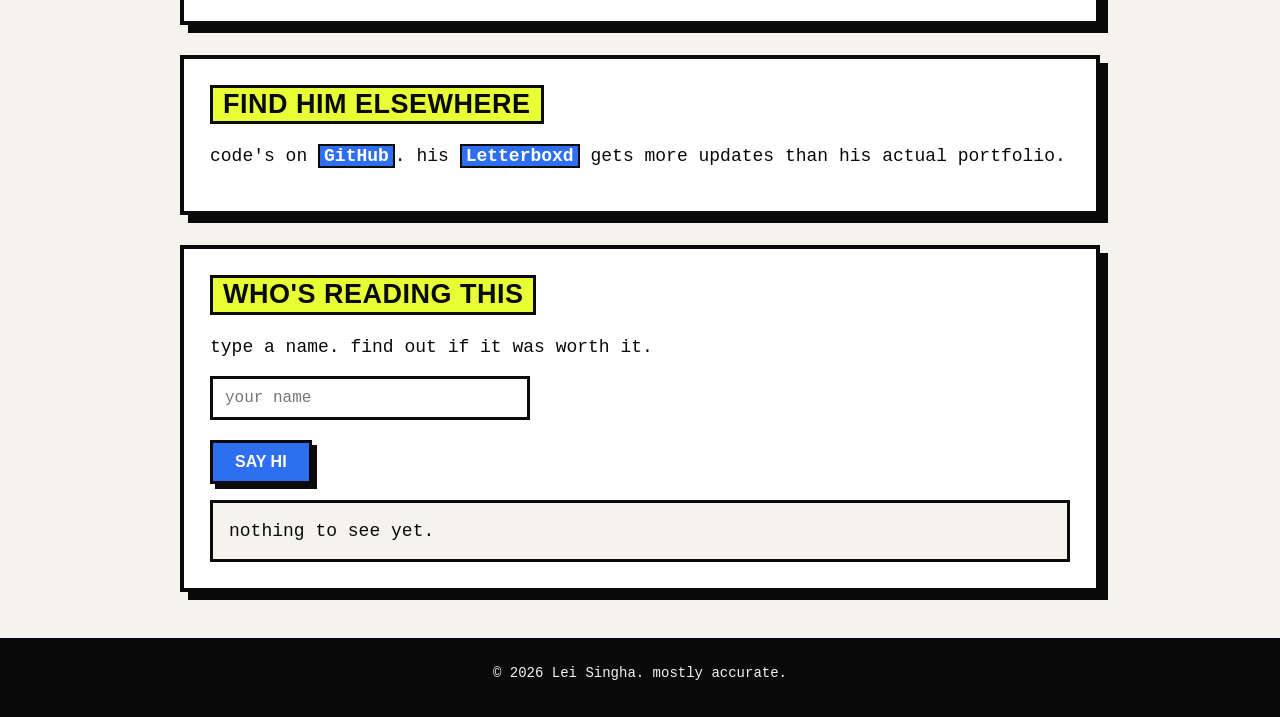
==== commit a01d14fb: "Activity 8: TAG-Me Interactive Edition (dark mode toggle, random fact generator, personalized greeti" ====
--- a/index.html
+++ b/index.html
@@ -5,6 +5,7 @@
   <meta name="viewport" content="width=device-width, initial-scale=1.0">
   <title>Totally Accurate Guide to Lei</title>
   <link rel="stylesheet" href="style.css">
+  <script src="script.js" defer></script>
 </head>
 <body>
 
@@ -15,6 +16,7 @@
       <ul>
         <li><a href="index.html">home</a></li>
         <li><a href="classified.html">classified files</a></li>
+        <li><button id="theme-toggle" class="theme-btn" type="button">dark mode</button></li>
       </ul>
     </nav>
   </header>
@@ -77,6 +79,14 @@
       </p>
     </section>
 
+    <section id="greeting" class="card">
+      <h2>who's reading this</h2>
+      <p>type a name. find out if it was worth it.</p>
+      <input type="text" id="name-input" class="text-input" placeholder="your name">
+      <button id="greet-btn" class="btn" type="button">say hi</button>
+      <p id="greeting-display" class="js-output">nothing to see yet.</p>
+    </section>
+
   </main>
 
   <footer>
--- a/style.css
+++ b/style.css
@@ -118,6 +118,30 @@
   box-shadow: 2px 2px 0 #e8ff35;
 }
 
+/* the theme toggle button sits in the nav list, styled like the links */
+.theme-btn {
+  display: block;
+  background-color: #e8ff35;
+  color: #0a0a0a;
+  font-family: Arial, Helvetica, sans-serif;
+  font-weight: 900;
+  text-transform: uppercase;
+  font-size: 16px;
+  border: 3px solid #f5f3ee;
+  border-radius: 0;
+  padding: 10px 24px;
+  box-shadow: 5px 5px 0 #ff2f7e;
+  cursor: pointer;
+  transition: transform 0.1s ease, box-shadow 0.1s ease;
+}
+
+.theme-btn:hover {
+  background-color: #2e6ff2;
+  color: #ffffff;
+  transform: translate(3px, 3px);
+  box-shadow: 2px 2px 0 #ff2f7e;
+}
+
 
 /* ---------- 3. Page layout ---------- */
 
@@ -238,6 +262,60 @@
   flex-shrink: 0;
 }
 
+/* buttons for the JS features (fact generator, greeting) */
+.btn {
+  display: inline-block;
+  background-color: #2e6ff2;
+  color: #ffffff;
+  font-family: Arial, Helvetica, sans-serif;
+  font-weight: 900;
+  text-transform: uppercase;
+  font-size: 16px;
+  border: 3px solid #0a0a0a;
+  border-radius: 0;
+  padding: 10px 22px;
+  margin: 6px 0 16px 0;
+  box-shadow: 5px 5px 0 #0a0a0a;
+  cursor: pointer;
+  transition: transform 0.1s ease, box-shadow 0.1s ease;
+}
+
+.btn:hover {
+  background-color: #ff2f7e;
+  color: #0a0a0a;
+  transform: translate(3px, 3px);
+  box-shadow: 2px 2px 0 #0a0a0a;
+}
+
+/* text input for the personalized greeting */
+.text-input {
+  display: block;
+  width: 100%;
+  max-width: 320px;
+  font-family: "Courier New", Courier, monospace;
+  font-size: 16px;
+  padding: 10px 12px;
+  margin-bottom: 14px;
+  border: 3px solid #0a0a0a;
+  border-radius: 0;
+  background-color: #ffffff;
+  color: #0a0a0a;
+}
+
+.text-input:focus {
+  outline: 3px solid #e8ff35;
+  outline-offset: 0;
+}
+
+/* the box that shows the JS-generated fact or greeting */
+.js-output {
+  background-color: #f5f3ee;
+  border: 3px solid #0a0a0a;
+  padding: 14px 16px;
+  margin: 0;
+  min-height: 1.6em;
+}
+
 
 /* ---------- 5. Responsive design ---------- */
 
@@ -298,3 +376,65 @@
     box-shadow: 5px 5px 0 #0a0a0a;
   }
 }
+
+
+/* ---------- 6. Dark mode (toggled by script.js) ---------- */
+
+body.dark-mode {
+  background-color: #121212;
+  color: #f5f3ee;
+}
+
+body.dark-mode h2 {
+  background-color: #e8ff35;
+  color: #0a0a0a;
+  border-color: #f5f3ee;
+}
+
+body.dark-mode h3 {
+  color: #f5f3ee;
+}
+
+body.dark-mode #site-header {
+  background-color: #000000;
+}
+
+body.dark-mode .card {
+  background-color: #1b1b1b;
+  color: #f5f3ee;
+  border-color: #f5f3ee;
+  box-shadow: 8px 8px 0 #f5f3ee;
+}
+
+body.dark-mode .profile-card {
+  box-shadow: 8px 8px 0 #ff2f7e;
+}
+
+body.dark-mode .warning-box {
+  background-color: #1b1b1b;
+  box-shadow: 8px 8px 0 #2e6ff2;
+}
+
+body.dark-mode .fact {
+  color: #0a0a0a;
+}
+
+body.dark-mode .fact:nth-child(2) {
+  color: #ffffff;
+}
+
+body.dark-mode .js-output {
+  background-color: #1b1b1b;
+  color: #f5f3ee;
+  border-color: #f5f3ee;
+}
+
+body.dark-mode .text-input {
+  background-color: #1b1b1b;
+  color: #f5f3ee;
+  border-color: #f5f3ee;
+}
+
+body.dark-mode footer {
+  background-color: #000000;
+}
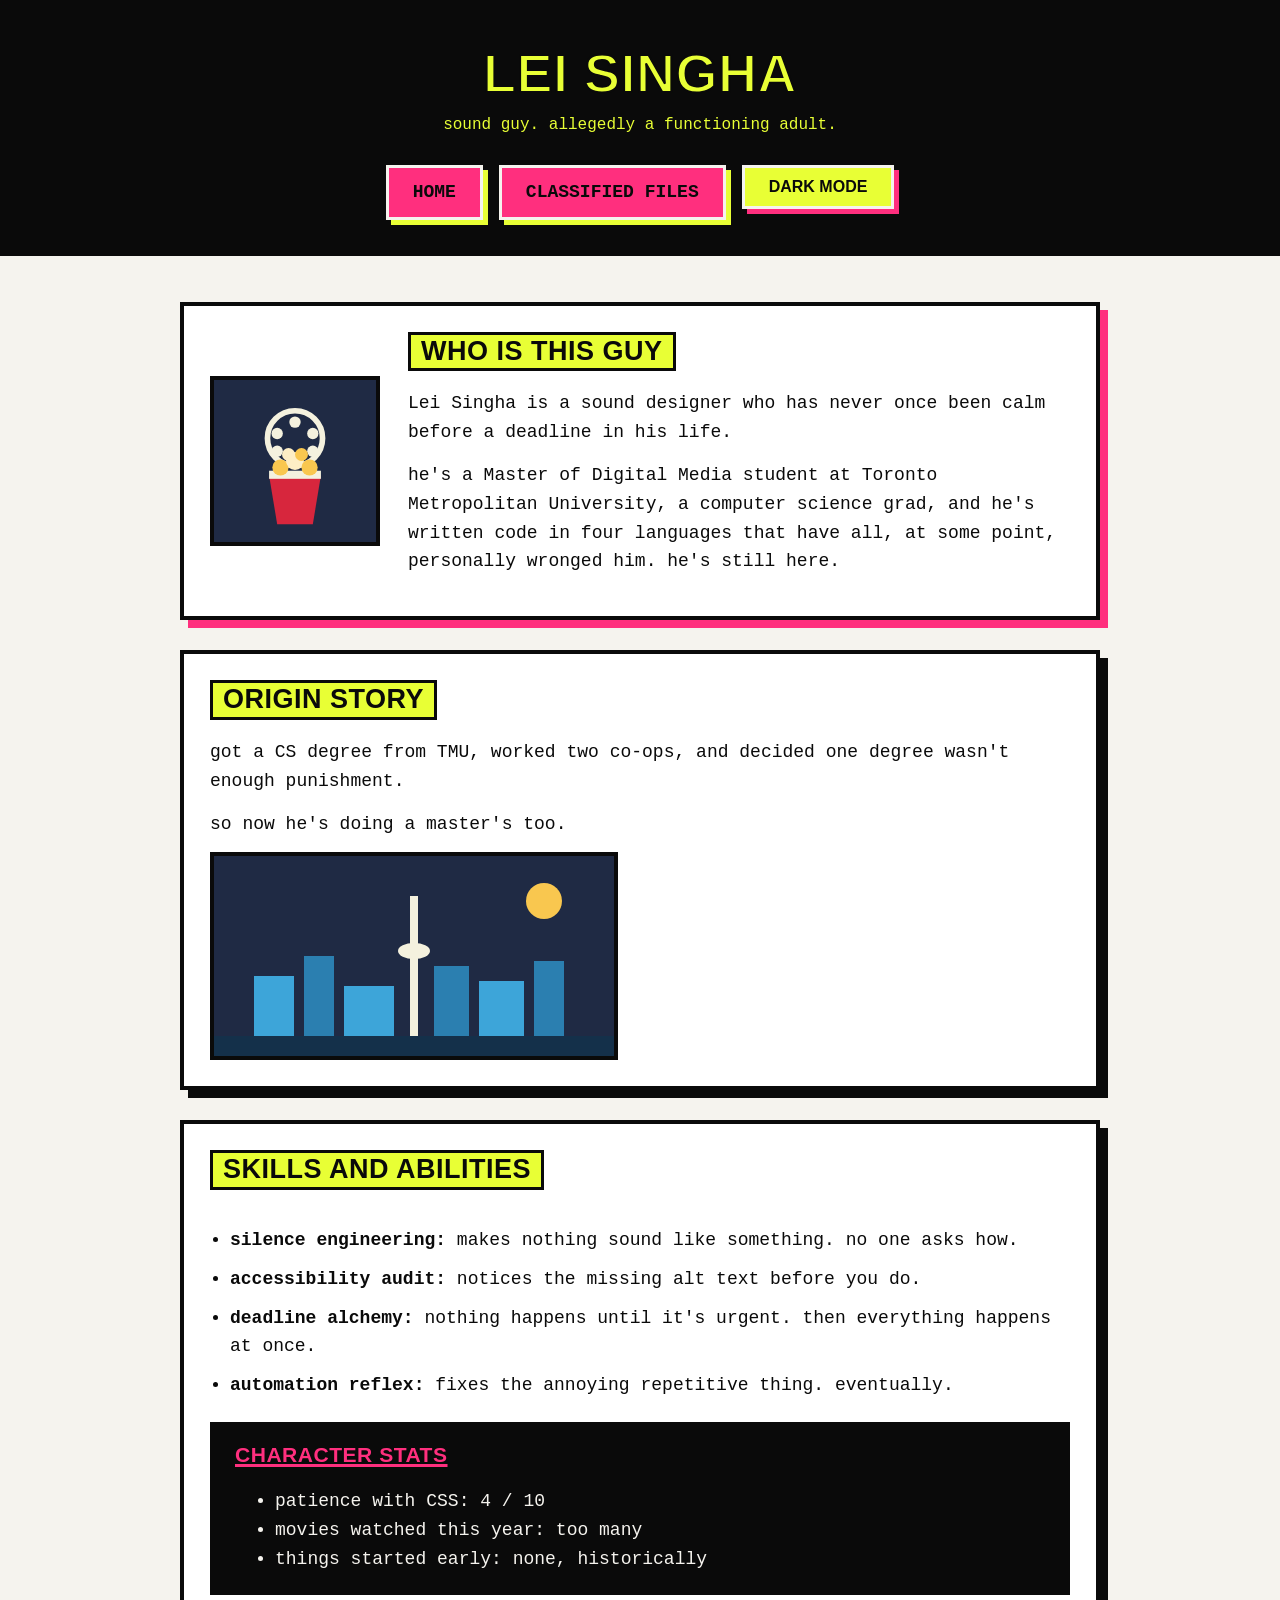
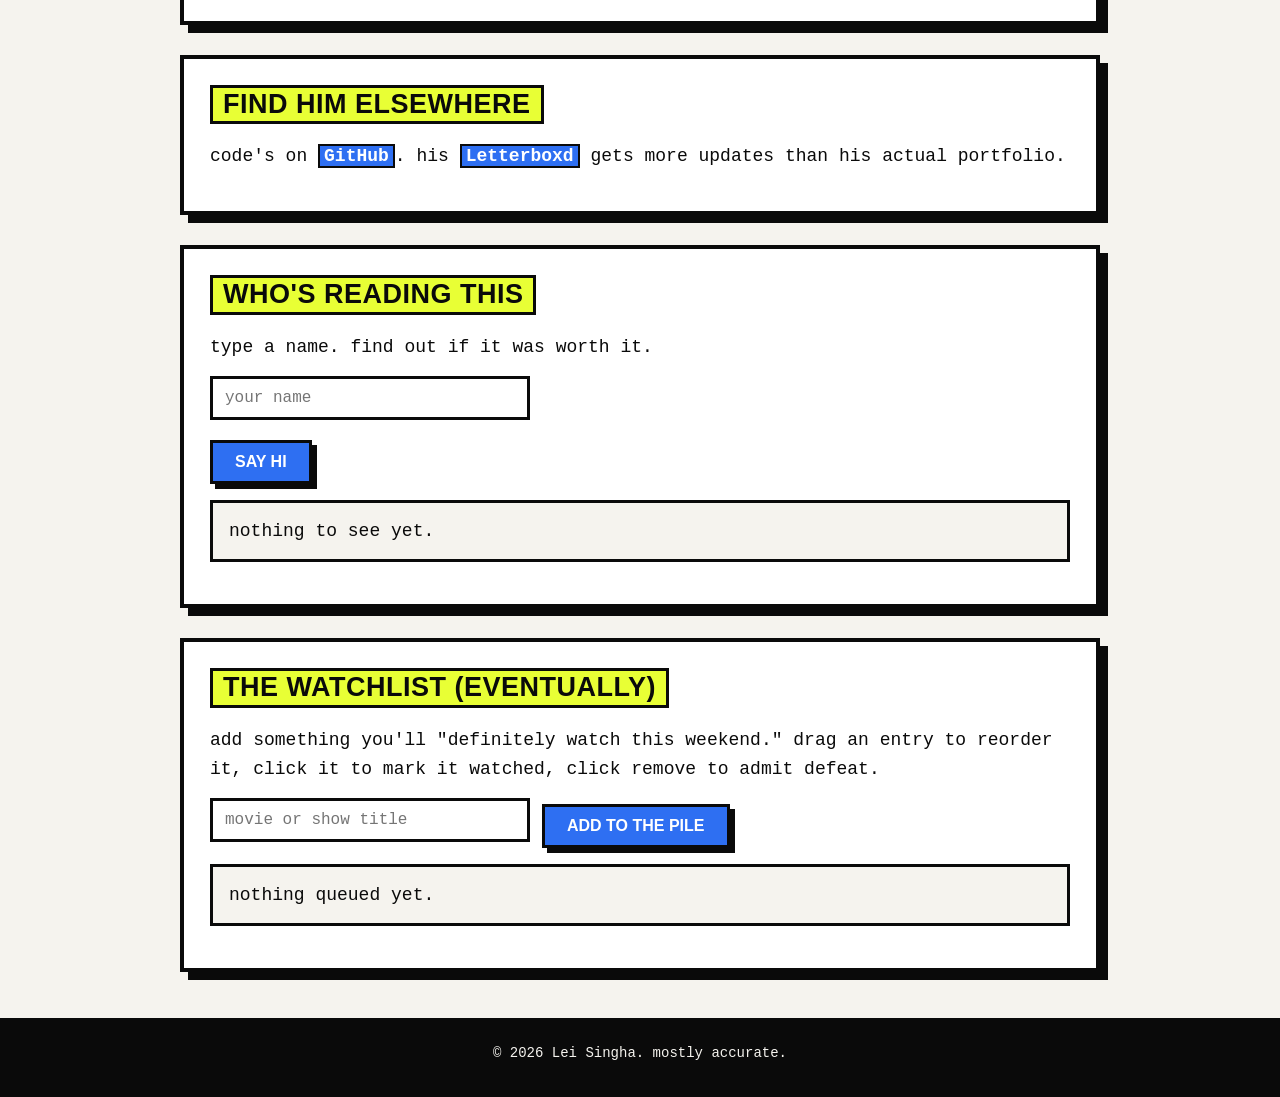
==== commit 21b647c7: "Activity 9: watchlist feature (dynamic list, drag-to-reorder, add/remove/watched state)" ====
--- a/index.html
+++ b/index.html
@@ -87,6 +87,20 @@
       <p id="greeting-display" class="js-output">nothing to see yet.</p>
     </section>
 
+    <section id="watchlist" class="card">
+      <h2>the watchlist (eventually)</h2>
+      <p>
+        add something you'll "definitely watch this weekend." drag an entry to reorder it,
+        click it to mark it watched, click remove to admit defeat.
+      </p>
+      <form id="watchlist-form">
+        <input type="text" id="watchlist-input" class="text-input" placeholder="movie or show title" autocomplete="off">
+        <button type="submit" class="btn">add to the pile</button>
+      </form>
+      <p id="watchlist-status" class="js-output">nothing queued yet.</p>
+      <ul id="watchlist-list" class="watchlist-list"></ul>
+    </section>
+
   </main>
 
   <footer>
--- a/style.css
+++ b/style.css
@@ -312,8 +312,84 @@
   background-color: #f5f3ee;
   border: 3px solid #0a0a0a;
   padding: 14px 16px;
+  margin: 0 0 16px 0;
+  min-height: 1.6em;
+}
+
+/* watchlist feature: form + dynamic list */
+#watchlist-form {
+  display: flex;
+  flex-wrap: wrap;
+  gap: 12px;
+  align-items: flex-start;
+}
+
+#watchlist-form .text-input {
+  flex: 1;
+  min-width: 200px;
+  margin-bottom: 0;
+}
+
+.watchlist-list {
+  list-style: none;
+  padding: 0;
   margin: 0;
-  min-height: 1.6em;
+}
+
+.watchlist-item {
+  display: flex;
+  align-items: center;
+  gap: 12px;
+  background-color: #ffffff;
+  border: 3px solid #0a0a0a;
+  padding: 10px 14px;
+  margin-bottom: 10px;
+  cursor: grab;
+}
+
+.watchlist-item.dragging {
+  opacity: 0.4;
+}
+
+.watchlist-item.drag-over {
+  border-color: #2e6ff2;
+  box-shadow: 4px 4px 0 #2e6ff2;
+}
+
+.watchlist-title {
+  flex: 1;
+  font-family: "Courier New", Courier, monospace;
+}
+
+.watchlist-item.watched .watchlist-title {
+  text-decoration: line-through;
+  color: #6b6b6b;
+}
+
+.watchlist-btn {
+  font-family: Arial, Helvetica, sans-serif;
+  font-weight: 900;
+  text-transform: uppercase;
+  font-size: 13px;
+  background-color: #e8ff35;
+  border: 2px solid #0a0a0a;
+  border-radius: 0;
+  padding: 6px 12px;
+  cursor: pointer;
+}
+
+.watchlist-btn:hover {
+  background-color: #2e6ff2;
+  color: #ffffff;
+}
+
+.watchlist-remove {
+  background-color: #ff2f7e;
+}
+
+.watchlist-remove:hover {
+  background-color: #0a0a0a;
+  color: #ffffff;
 }
 
 
@@ -438,3 +514,13 @@
 body.dark-mode footer {
   background-color: #000000;
 }
+
+body.dark-mode .watchlist-item {
+  background-color: #1b1b1b;
+  color: #f5f3ee;
+  border-color: #f5f3ee;
+}
+
+body.dark-mode .watchlist-item.watched .watchlist-title {
+  color: #8a8a8a;
+}
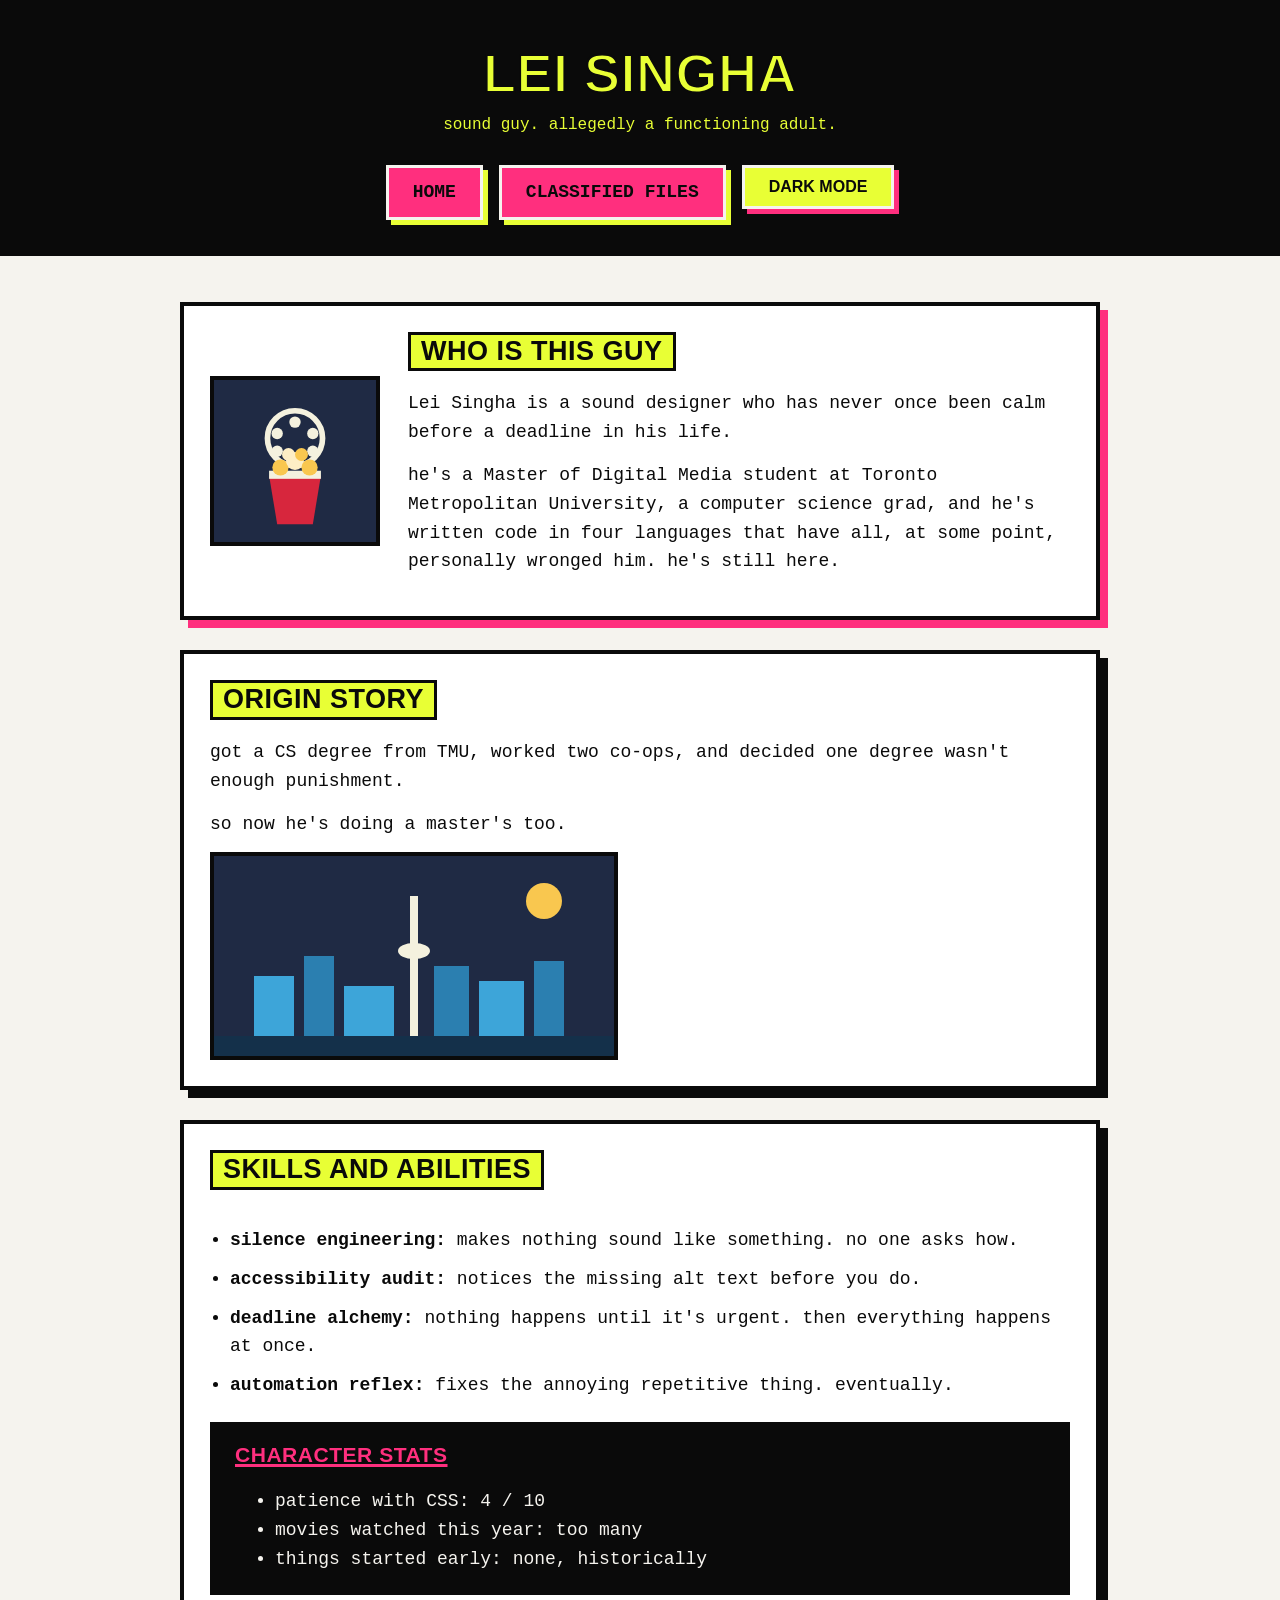
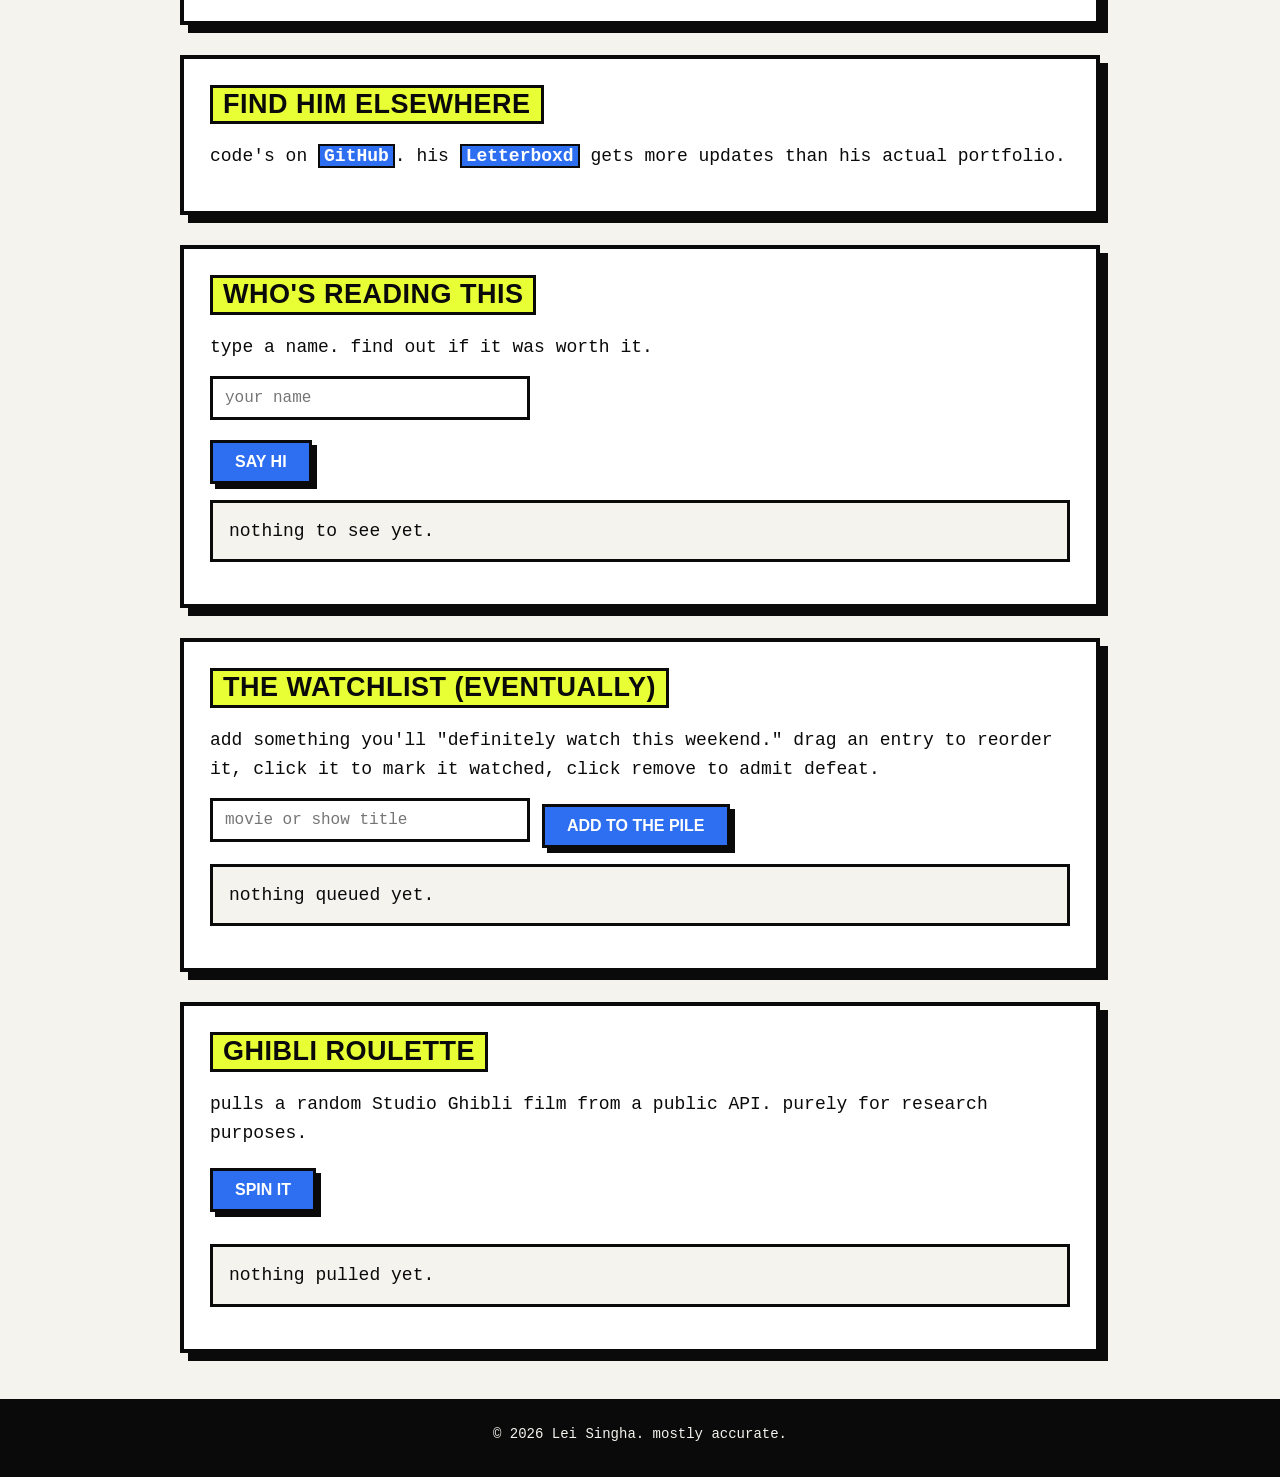
==== commit 0985c650: "Activity 10: Ghibli Roulette (fetch + async/await against the Studio Ghibli public API)" ====
--- a/index.html
+++ b/index.html
@@ -101,6 +101,15 @@
       <ul id="watchlist-list" class="watchlist-list"></ul>
     </section>
 
+    <section id="ghibli" class="card">
+      <h2>ghibli roulette</h2>
+      <p>pulls a random Studio Ghibli film from a public API. purely for research purposes.</p>
+      <button id="ghibli-btn" class="btn" type="button">spin it</button>
+      <div id="ghibli-result" class="ghibli-result">
+        <p class="js-output">nothing pulled yet.</p>
+      </div>
+    </section>
+
   </main>
 
   <footer>
--- a/style.css
+++ b/style.css
@@ -392,6 +392,41 @@
   color: #ffffff;
 }
 
+/* ghibli roulette feature: API result card */
+.ghibli-result {
+  margin-top: 16px;
+}
+
+.ghibli-card {
+  display: flex;
+  gap: 20px;
+  background-color: #ffffff;
+  border: 3px solid #0a0a0a;
+  padding: 18px;
+  box-shadow: 6px 6px 0 #2e6ff2;
+}
+
+.ghibli-poster {
+  width: 120px;
+  flex-shrink: 0;
+  border: 3px solid #0a0a0a;
+}
+
+.ghibli-info h3 {
+  margin: 0 0 8px 0;
+  text-decoration: none;
+}
+
+.ghibli-score {
+  display: inline-block;
+  background-color: #e8ff35;
+  border: 2px solid #0a0a0a;
+  font-weight: 900;
+  font-size: 13px;
+  padding: 2px 10px;
+  margin: 0 0 10px 0;
+}
+
 
 /* ---------- 5. Responsive design ---------- */
 
@@ -431,9 +466,15 @@
   /* stack image above text, and stack the fact cards */
   .profile-card,
   .warning-box,
-  .fact-row {
+  .fact-row,
+  .ghibli-card {
     flex-direction: column;
     text-align: center;
+  }
+
+  .ghibli-poster {
+    width: 140px;
+    margin: 0 auto;
   }
 
   .profile-card img,
@@ -524,3 +565,9 @@
 body.dark-mode .watchlist-item.watched .watchlist-title {
   color: #8a8a8a;
 }
+
+body.dark-mode .ghibli-card {
+  background-color: #1b1b1b;
+  color: #f5f3ee;
+  border-color: #f5f3ee;
+}
